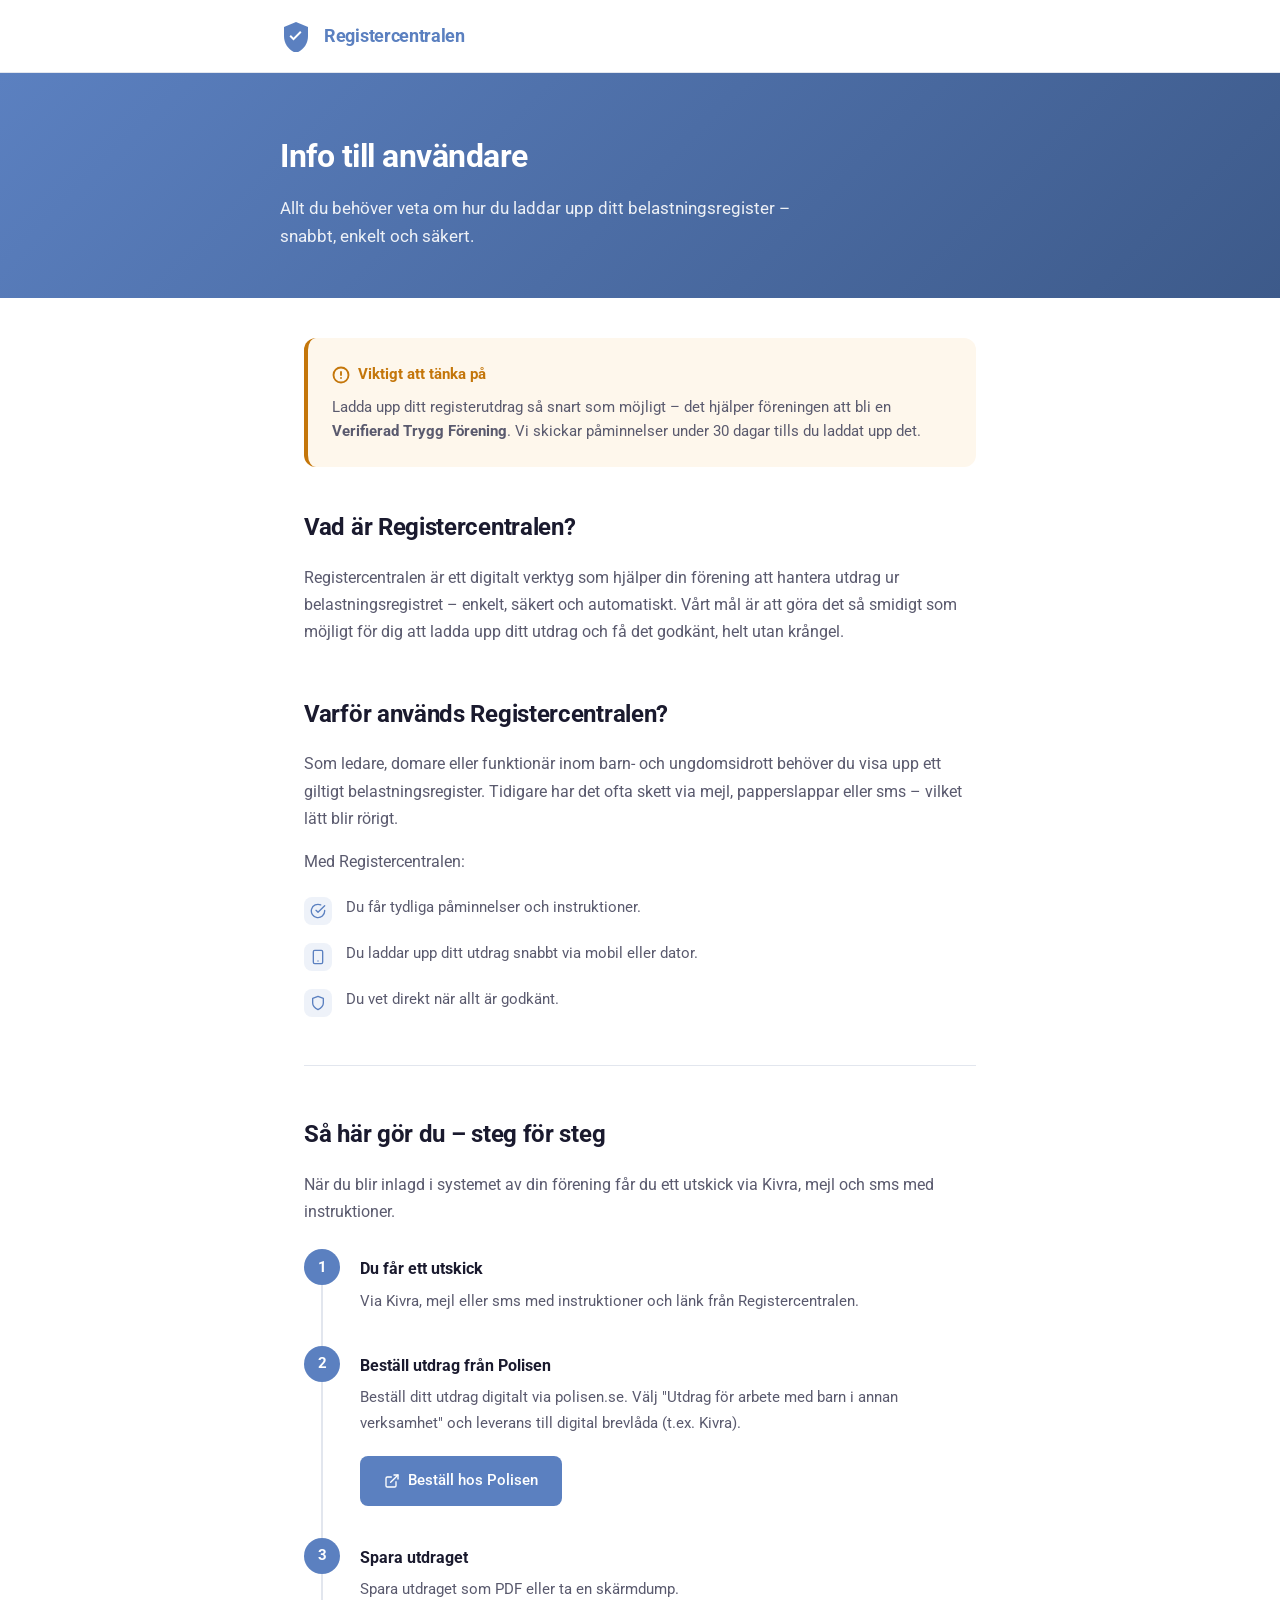
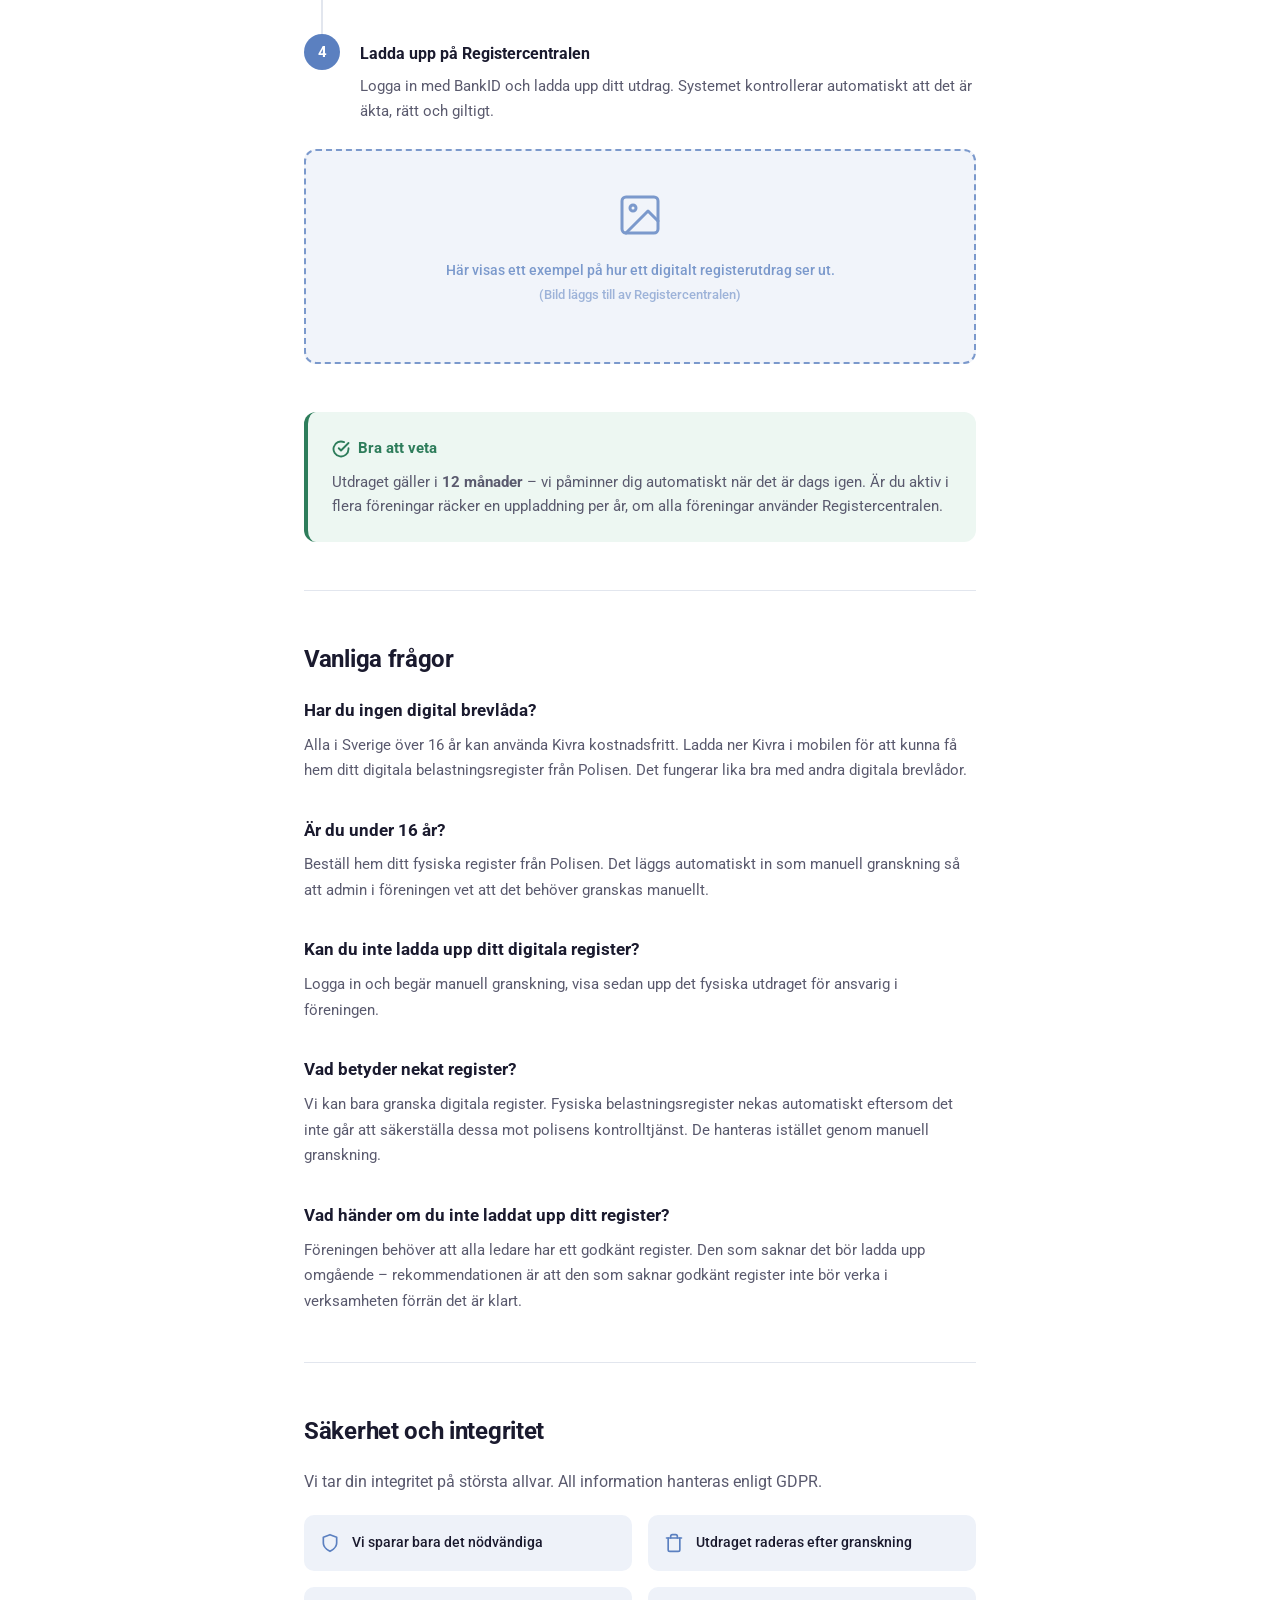
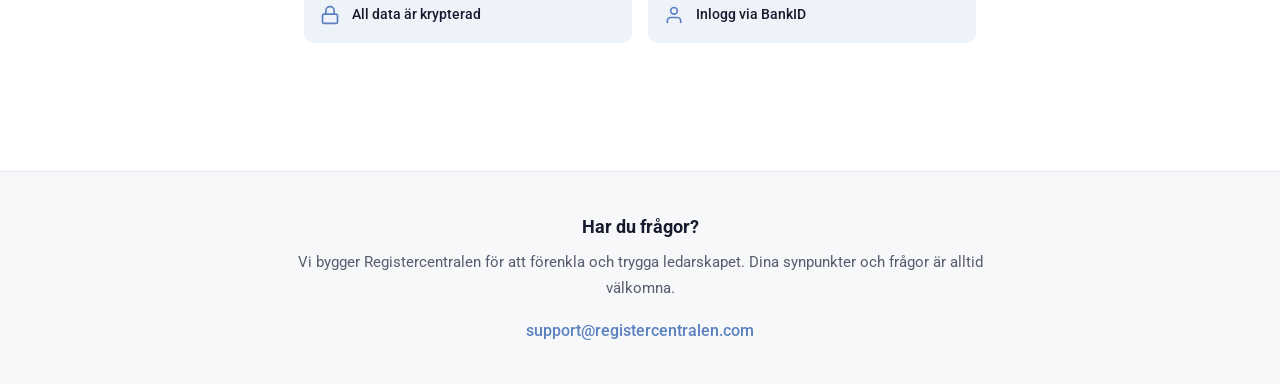
==== anvandare/index.html @ f47c98c8 "Add files via upload" ====
<!DOCTYPE html>
<html lang="sv">
<head>
  <meta charset="UTF-8">
  <meta name="viewport" content="width=device-width, initial-scale=1.0">
  <title>Info till användare – Registercentralen</title>
  <link rel="preconnect" href="https://fonts.googleapis.com">
  <link href="https://fonts.googleapis.com/css2?family=Roboto:wght@400;500;700&display=swap" rel="stylesheet">
  <style>
    :root {
      --brand: #5B80C0;
      --brand-light: #EEF2F9;
      --brand-dark: #3D5A8A;
      --text: #1a1a2e;
      --text-muted: #5a5a6e;
      --bg: #ffffff;
      --border: #e2e6ee;
      --success: #2e7d5b;
      --success-light: #edf7f2;
      --warning: #c4760a;
      --warning-light: #fef7ec;
    }

    * { margin: 0; padding: 0; box-sizing: border-box; }

    body {
      font-family: 'Roboto', sans-serif;
      color: var(--text);
      background: var(--bg);
      line-height: 1.7;
      -webkit-font-smoothing: antialiased;
    }

    /* Header */
    .header {
      background: var(--bg);
      border-bottom: 1px solid var(--border);
      padding: 20px 24px;
      position: sticky;
      top: 0;
      z-index: 10;
    }

    .header-inner {
      max-width: 720px;
      margin: 0 auto;
      display: flex;
      align-items: center;
      gap: 12px;
    }

    .logo-shield {
      width: 32px;
      height: 32px;
      flex-shrink: 0;
    }

    .logo-text {
      font-size: 18px;
      font-weight: 700;
      color: var(--brand);
      letter-spacing: -0.3px;
    }

    /* Hero */
    .hero {
      background: linear-gradient(135deg, var(--brand) 0%, var(--brand-dark) 100%);
      color: white;
      padding: 56px 24px 48px;
    }

    .hero-inner {
      max-width: 720px;
      margin: 0 auto;
    }

    .hero h1 {
      font-size: 32px;
      font-weight: 700;
      margin-bottom: 12px;
      letter-spacing: -0.5px;
    }

    .hero p {
      font-size: 17px;
      opacity: 0.9;
      max-width: 560px;
      line-height: 1.6;
    }

    /* Main content */
    .content {
      max-width: 720px;
      margin: 0 auto;
      padding: 40px 24px 80px;
    }

    /* Callout box */
    .callout {
      border-radius: 12px;
      padding: 24px;
      margin-bottom: 40px;
    }

    .callout.important {
      background: var(--warning-light);
      border-left: 4px solid var(--warning);
    }

    .callout.tip {
      background: var(--brand-light);
      border-left: 4px solid var(--brand);
    }

    .callout.success {
      background: var(--success-light);
      border-left: 4px solid var(--success);
    }

    .callout-title {
      font-weight: 700;
      font-size: 15px;
      margin-bottom: 8px;
      display: flex;
      align-items: center;
      gap: 8px;
    }

    .callout.important .callout-title { color: var(--warning); }
    .callout.tip .callout-title { color: var(--brand); }
    .callout.success .callout-title { color: var(--success); }

    .callout p {
      font-size: 15px;
      color: var(--text-muted);
      line-height: 1.6;
    }

    /* Section headings */
    .section {
      margin-bottom: 48px;
    }

    .section h2 {
      font-size: 24px;
      font-weight: 700;
      color: var(--text);
      margin-bottom: 16px;
      letter-spacing: -0.3px;
    }

    .section p {
      font-size: 16px;
      color: var(--text-muted);
      margin-bottom: 16px;
    }

    /* Steps */
    .steps {
      display: flex;
      flex-direction: column;
      gap: 0;
      margin: 24px 0;
    }

    .step {
      display: flex;
      gap: 20px;
      position: relative;
    }

    .step-indicator {
      display: flex;
      flex-direction: column;
      align-items: center;
      flex-shrink: 0;
    }

    .step-number {
      width: 36px;
      height: 36px;
      border-radius: 50%;
      background: var(--brand);
      color: white;
      display: flex;
      align-items: center;
      justify-content: center;
      font-weight: 700;
      font-size: 15px;
      flex-shrink: 0;
    }

    .step-line {
      width: 2px;
      flex: 1;
      background: var(--border);
      min-height: 24px;
    }

    .step:last-child .step-line { display: none; }

    .step-content {
      padding-bottom: 32px;
    }

    .step:last-child .step-content { padding-bottom: 0; }

    .step-content h3 {
      font-size: 16px;
      font-weight: 700;
      color: var(--text);
      margin-bottom: 6px;
      padding-top: 6px;
    }

    .step-content p {
      font-size: 15px;
      color: var(--text-muted);
      margin-bottom: 0;
    }

    .step-content .sub-note {
      font-size: 14px;
      color: var(--brand);
      margin-top: 6px;
      font-weight: 500;
    }

    /* Benefits list */
    .benefits {
      display: grid;
      gap: 16px;
      margin: 20px 0;
    }

    .benefit {
      display: flex;
      gap: 14px;
      align-items: flex-start;
    }

    .benefit-icon {
      width: 28px;
      height: 28px;
      border-radius: 8px;
      background: var(--brand-light);
      display: flex;
      align-items: center;
      justify-content: center;
      flex-shrink: 0;
      margin-top: 2px;
    }

    .benefit-icon svg {
      width: 16px;
      height: 16px;
      color: var(--brand);
    }

    .benefit p {
      font-size: 15px;
      color: var(--text-muted);
      margin: 0;
    }

    /* Divider */
    .divider {
      height: 1px;
      background: var(--border);
      margin: 48px 0;
    }

    /* FAQ style */
    .faq-item {
      margin-bottom: 32px;
    }

    .faq-item h3 {
      font-size: 17px;
      font-weight: 700;
      color: var(--text);
      margin-bottom: 8px;
    }

    .faq-item p {
      font-size: 15px;
      color: var(--text-muted);
    }

    /* Example image placeholder */
    .example-image {
      background: var(--brand-light);
      border: 2px dashed var(--brand);
      border-radius: 12px;
      padding: 40px 24px;
      text-align: center;
      margin: 24px 0;
      opacity: 0.8;
    }

    .example-image p {
      color: var(--brand);
      font-weight: 500;
      font-size: 14px;
    }

    /* Link button */
    .btn {
      display: inline-flex;
      align-items: center;
      gap: 8px;
      background: var(--brand);
      color: white;
      text-decoration: none;
      padding: 12px 24px;
      border-radius: 8px;
      font-weight: 500;
      font-size: 15px;
      transition: background 0.2s;
    }

    .btn:hover { background: var(--brand-dark); }

    .btn-outline {
      background: transparent;
      color: var(--brand);
      border: 1.5px solid var(--brand);
    }

    .btn-outline:hover {
      background: var(--brand-light);
    }

    .btn-group {
      display: flex;
      gap: 12px;
      flex-wrap: wrap;
      margin-top: 20px;
    }

    /* Security badges */
    .security-grid {
      display: grid;
      grid-template-columns: repeat(auto-fit, minmax(220px, 1fr));
      gap: 16px;
      margin: 20px 0;
    }

    .security-item {
      display: flex;
      align-items: center;
      gap: 12px;
      padding: 16px;
      background: var(--brand-light);
      border-radius: 10px;
    }

    .security-item svg {
      width: 20px;
      height: 20px;
      color: var(--brand);
      flex-shrink: 0;
    }

    .security-item span {
      font-size: 14px;
      font-weight: 500;
      color: var(--text);
    }

    /* Footer */
    .footer {
      background: #f7f8fa;
      border-top: 1px solid var(--border);
      padding: 40px 24px;
      text-align: center;
    }

    .footer-inner {
      max-width: 720px;
      margin: 0 auto;
    }

    .footer h3 {
      font-size: 18px;
      font-weight: 700;
      margin-bottom: 8px;
    }

    .footer p {
      font-size: 15px;
      color: var(--text-muted);
      margin-bottom: 16px;
    }

    .footer a {
      color: var(--brand);
      text-decoration: none;
      font-weight: 500;
    }

    /* Responsive */
    @media (max-width: 600px) {
      .hero { padding: 40px 20px 36px; }
      .hero h1 { font-size: 26px; }
      .content { padding: 32px 20px 60px; }
      .security-grid { grid-template-columns: 1fr; }
    }
  </style>
</head>
<body>

  <!-- Header -->
  <div class="header">
    <div class="header-inner">
      <svg class="logo-shield" viewBox="0 0 32 32" fill="none" xmlns="http://www.w3.org/2000/svg">
        <path d="M16 2L4 7v9c0 8.4 5.1 14.3 12 17 6.9-2.7 12-8.6 12-17V7L16 2z" fill="#5B80C0"/>
        <path d="M13.5 20.5l-4-4 1.4-1.4 2.6 2.6 6.6-6.6 1.4 1.4-8 8z" fill="white"/>
      </svg>
      <span class="logo-text">Registercentralen</span>
    </div>
  </div>

  <!-- Hero -->
  <div class="hero">
    <div class="hero-inner">
      <h1>Info till användare</h1>
      <p>Allt du behöver veta om hur du laddar upp ditt belastningsregister – snabbt, enkelt och säkert.</p>
    </div>
  </div>

  <!-- Content -->
  <div class="content">

    <!-- Important callout -->
    <div class="callout important">
      <div class="callout-title">
        <svg width="18" height="18" viewBox="0 0 24 24" fill="none" stroke="currentColor" stroke-width="2.5" stroke-linecap="round" stroke-linejoin="round"><circle cx="12" cy="12" r="10"/><line x1="12" y1="8" x2="12" y2="12"/><line x1="12" y1="16" x2="12.01" y2="16"/></svg>
        Viktigt att tänka på
      </div>
      <p>Ladda upp ditt registerutdrag så snart som möjligt – det hjälper föreningen att bli en <strong>Verifierad Trygg Förening</strong>. Vi skickar påminnelser under 30 dagar tills du laddat upp det.</p>
    </div>

    <!-- What is RC -->
    <div class="section">
      <h2>Vad är Registercentralen?</h2>
      <p>Registercentralen är ett digitalt verktyg som hjälper din förening att hantera utdrag ur belastningsregistret – enkelt, säkert och automatiskt. Vårt mål är att göra det så smidigt som möjligt för dig att ladda upp ditt utdrag och få det godkänt, helt utan krångel.</p>
    </div>

    <!-- Why -->
    <div class="section">
      <h2>Varför används Registercentralen?</h2>
      <p>Som ledare, domare eller funktionär inom barn- och ungdomsidrott behöver du visa upp ett giltigt belastningsregister. Tidigare har det ofta skett via mejl, papperslappar eller sms – vilket lätt blir rörigt.</p>
      <p>Med Registercentralen:</p>
      <div class="benefits">
        <div class="benefit">
          <div class="benefit-icon">
            <svg viewBox="0 0 24 24" fill="none" stroke="currentColor" stroke-width="2" stroke-linecap="round" stroke-linejoin="round"><path d="M22 11.08V12a10 10 0 1 1-5.93-9.14"/><polyline points="22 4 12 14.01 9 11.01"/></svg>
          </div>
          <p>Du får tydliga påminnelser och instruktioner.</p>
        </div>
        <div class="benefit">
          <div class="benefit-icon">
            <svg viewBox="0 0 24 24" fill="none" stroke="currentColor" stroke-width="2" stroke-linecap="round" stroke-linejoin="round"><rect x="5" y="2" width="14" height="20" rx="2" ry="2"/><line x1="12" y1="18" x2="12.01" y2="18"/></svg>
          </div>
          <p>Du laddar upp ditt utdrag snabbt via mobil eller dator.</p>
        </div>
        <div class="benefit">
          <div class="benefit-icon">
            <svg viewBox="0 0 24 24" fill="none" stroke="currentColor" stroke-width="2" stroke-linecap="round" stroke-linejoin="round"><path d="M12 22s8-4 8-10V5l-8-3-8 3v7c0 6 8 10 8 10z"/></svg>
          </div>
          <p>Du vet direkt när allt är godkänt.</p>
        </div>
      </div>
    </div>

    <div class="divider"></div>

    <!-- Steps -->
    <div class="section">
      <h2>Så här gör du – steg för steg</h2>
      <p>När du blir inlagd i systemet av din förening får du ett utskick via Kivra, mejl och sms med instruktioner.</p>

      <div class="steps">
        <div class="step">
          <div class="step-indicator">
            <div class="step-number">1</div>
            <div class="step-line"></div>
          </div>
          <div class="step-content">
            <h3>Du får ett utskick</h3>
            <p>Via Kivra, mejl eller sms med instruktioner och länk från Registercentralen.</p>
          </div>
        </div>
        <div class="step">
          <div class="step-indicator">
            <div class="step-number">2</div>
            <div class="step-line"></div>
          </div>
          <div class="step-content">
            <h3>Beställ utdrag från Polisen</h3>
            <p>Beställ ditt utdrag digitalt via polisen.se. Välj "Utdrag för arbete med barn i annan verksamhet" och leverans till digital brevlåda (t.ex. Kivra).</p>
            <div class="btn-group">
              <a href="https://polisen.se/tjanster-tillstand/belastningsregistret/kontrollera-dina-uppgifter-i-belastningsregistret/" class="btn" target="_blank" rel="noopener">
                <svg width="16" height="16" viewBox="0 0 24 24" fill="none" stroke="currentColor" stroke-width="2" stroke-linecap="round" stroke-linejoin="round"><path d="M18 13v6a2 2 0 0 1-2 2H5a2 2 0 0 1-2-2V8a2 2 0 0 1 2-2h6"/><polyline points="15 3 21 3 21 9"/><line x1="10" y1="14" x2="21" y2="3"/></svg>
                Beställ hos Polisen
              </a>
            </div>
          </div>
        </div>
        <div class="step">
          <div class="step-indicator">
            <div class="step-number">3</div>
            <div class="step-line"></div>
          </div>
          <div class="step-content">
            <h3>Spara utdraget</h3>
            <p>Spara utdraget som PDF eller ta en skärmdump.</p>
          </div>
        </div>
        <div class="step">
          <div class="step-indicator">
            <div class="step-number">4</div>
            <div class="step-line"></div>
          </div>
          <div class="step-content">
            <h3>Ladda upp på Registercentralen</h3>
            <p>Logga in med BankID och ladda upp ditt utdrag. Systemet kontrollerar automatiskt att det är äkta, rätt och giltigt.</p>
          </div>
        </div>
      </div>

      <!-- Example image placeholder -->
      <div class="example-image">
        <svg width="48" height="48" viewBox="0 0 24 24" fill="none" stroke="#5B80C0" stroke-width="1.5" stroke-linecap="round" stroke-linejoin="round" style="margin-bottom: 12px"><rect x="3" y="3" width="18" height="18" rx="2" ry="2"/><circle cx="8.5" cy="8.5" r="1.5"/><polyline points="21 15 16 10 5 21"/></svg>
        <p>Här visas ett exempel på hur ett digitalt registerutdrag ser ut.<br>
        <span style="font-size: 13px; opacity: 0.7;">(Bild läggs till av Registercentralen)</span></p>
      </div>
    </div>

    <div class="callout success">
      <div class="callout-title">
        <svg width="18" height="18" viewBox="0 0 24 24" fill="none" stroke="currentColor" stroke-width="2.5" stroke-linecap="round" stroke-linejoin="round"><path d="M22 11.08V12a10 10 0 1 1-5.93-9.14"/><polyline points="22 4 12 14.01 9 11.01"/></svg>
        Bra att veta
      </div>
      <p>Utdraget gäller i <strong>12 månader</strong> – vi påminner dig automatiskt när det är dags igen. Är du aktiv i flera föreningar räcker en uppladdning per år, om alla föreningar använder Registercentralen.</p>
    </div>

    <div class="divider"></div>

    <!-- FAQ -->
    <div class="section">
      <h2>Vanliga frågor</h2>

      <div class="faq-item">
        <h3>Har du ingen digital brevlåda?</h3>
        <p>Alla i Sverige över 16 år kan använda Kivra kostnadsfritt. Ladda ner Kivra i mobilen för att kunna få hem ditt digitala belastningsregister från Polisen. Det fungerar lika bra med andra digitala brevlådor.</p>
      </div>

      <div class="faq-item">
        <h3>Är du under 16 år?</h3>
        <p>Beställ hem ditt fysiska register från Polisen. Det läggs automatiskt in som manuell granskning så att admin i föreningen vet att det behöver granskas manuellt.</p>
      </div>

      <div class="faq-item">
        <h3>Kan du inte ladda upp ditt digitala register?</h3>
        <p>Logga in och begär manuell granskning, visa sedan upp det fysiska utdraget för ansvarig i föreningen.</p>
      </div>

      <div class="faq-item">
        <h3>Vad betyder nekat register?</h3>
        <p>Vi kan bara granska digitala register. Fysiska belastningsregister nekas automatiskt eftersom det inte går att säkerställa dessa mot polisens kontrolltjänst. De hanteras istället genom manuell granskning.</p>
      </div>

      <div class="faq-item">
        <h3>Vad händer om du inte laddat upp ditt register?</h3>
        <p>Föreningen behöver att alla ledare har ett godkänt register. Den som saknar det bör ladda upp omgående – rekommendationen är att den som saknar godkänt register inte bör verka i verksamheten förrän det är klart.</p>
      </div>
    </div>

    <div class="divider"></div>

    <!-- Security -->
    <div class="section">
      <h2>Säkerhet och integritet</h2>
      <p>Vi tar din integritet på största allvar. All information hanteras enligt GDPR.</p>
      <div class="security-grid">
        <div class="security-item">
          <svg viewBox="0 0 24 24" fill="none" stroke="currentColor" stroke-width="2" stroke-linecap="round" stroke-linejoin="round"><path d="M12 22s8-4 8-10V5l-8-3-8 3v7c0 6 8 10 8 10z"/></svg>
          <span>Vi sparar bara det nödvändiga</span>
        </div>
        <div class="security-item">
          <svg viewBox="0 0 24 24" fill="none" stroke="currentColor" stroke-width="2" stroke-linecap="round" stroke-linejoin="round"><polyline points="3 6 5 6 21 6"/><path d="M19 6v14a2 2 0 0 1-2 2H7a2 2 0 0 1-2-2V6m3 0V4a2 2 0 0 1 2-2h4a2 2 0 0 1 2 2v2"/></svg>
          <span>Utdraget raderas efter granskning</span>
        </div>
        <div class="security-item">
          <svg viewBox="0 0 24 24" fill="none" stroke="currentColor" stroke-width="2" stroke-linecap="round" stroke-linejoin="round"><rect x="3" y="11" width="18" height="11" rx="2" ry="2"/><path d="M7 11V7a5 5 0 0 1 10 0v4"/></svg>
          <span>All data är krypterad</span>
        </div>
        <div class="security-item">
          <svg viewBox="0 0 24 24" fill="none" stroke="currentColor" stroke-width="2" stroke-linecap="round" stroke-linejoin="round"><path d="M20 21v-2a4 4 0 0 0-4-4H8a4 4 0 0 0-4 4v2"/><circle cx="12" cy="7" r="4"/></svg>
          <span>Inlogg via BankID</span>
        </div>
      </div>
    </div>

  </div>

  <!-- Footer -->
  <div class="footer">
    <div class="footer-inner">
      <h3>Har du frågor?</h3>
      <p>Vi bygger Registercentralen för att förenkla och trygga ledarskapet. Dina synpunkter och frågor är alltid välkomna.</p>
      <a href="mailto:support@registercentralen.com">support@registercentralen.com</a>
    </div>
  </div>

</body>
</html>
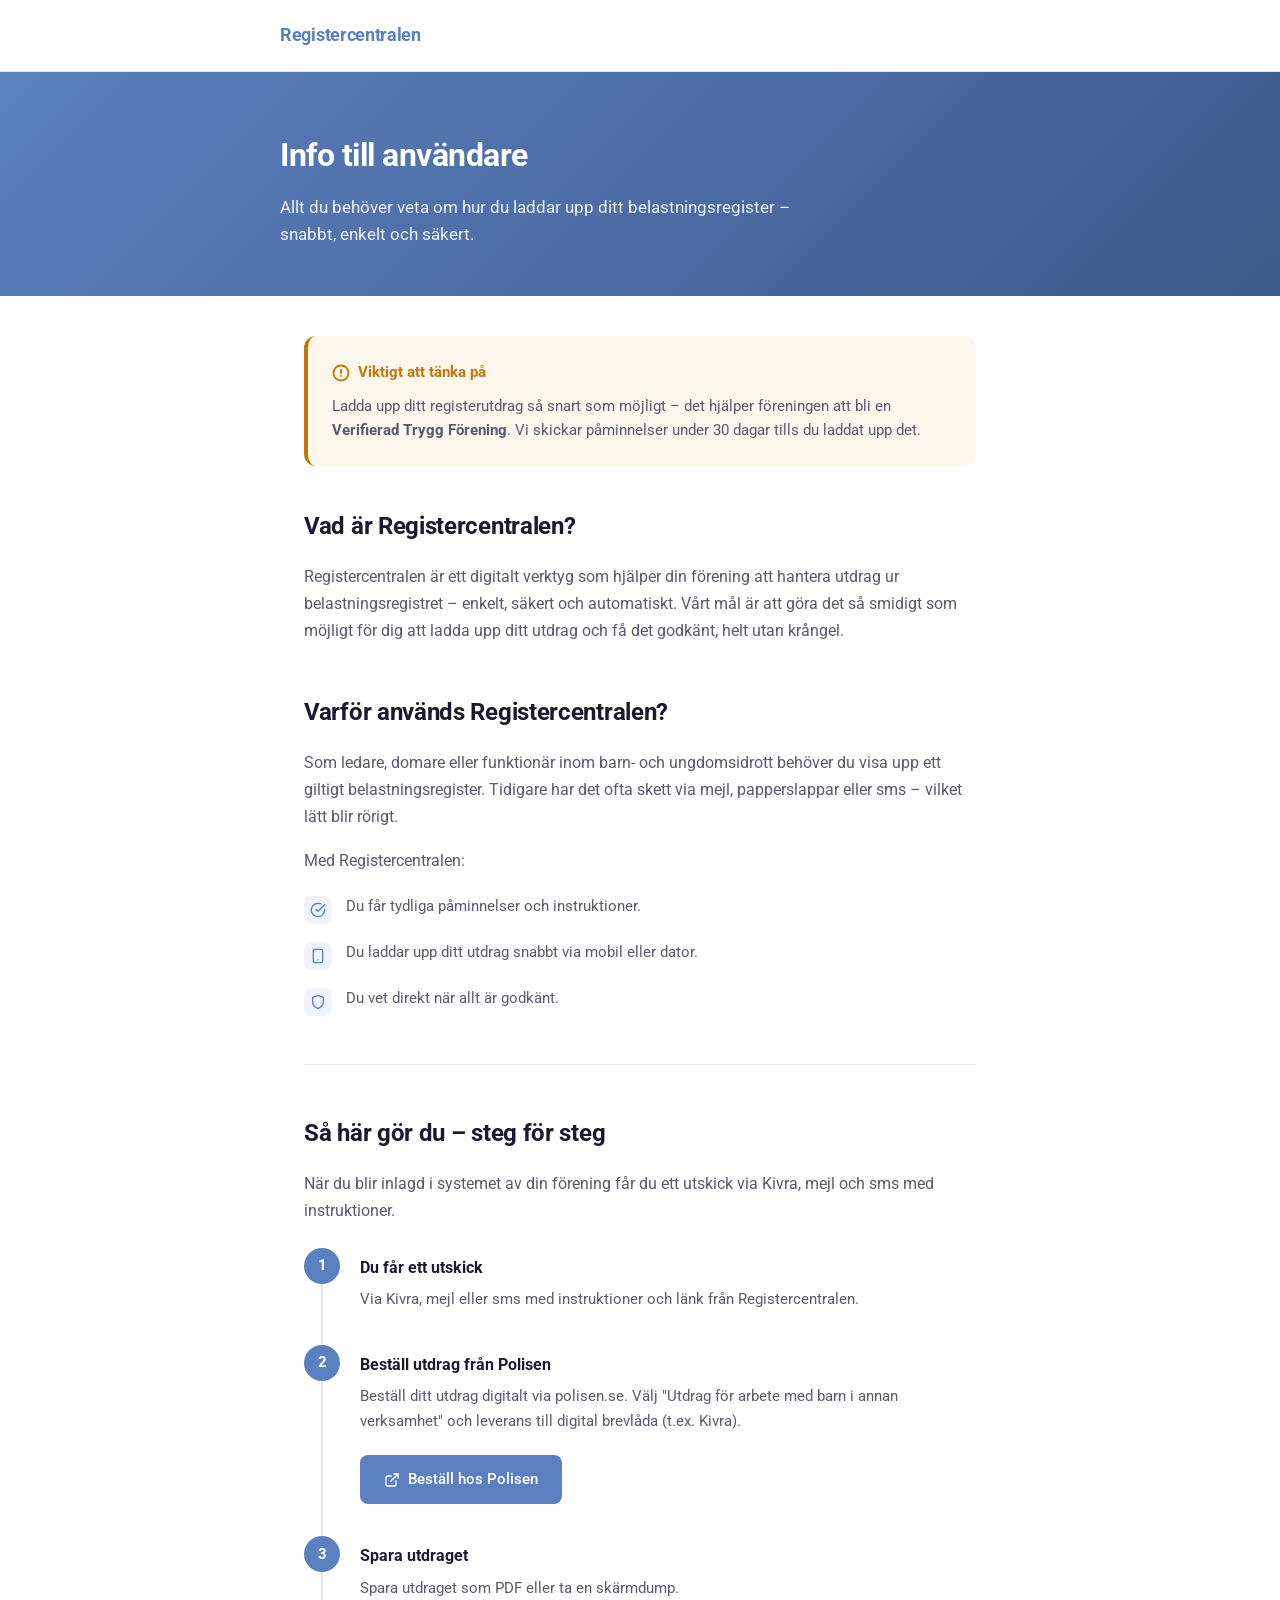
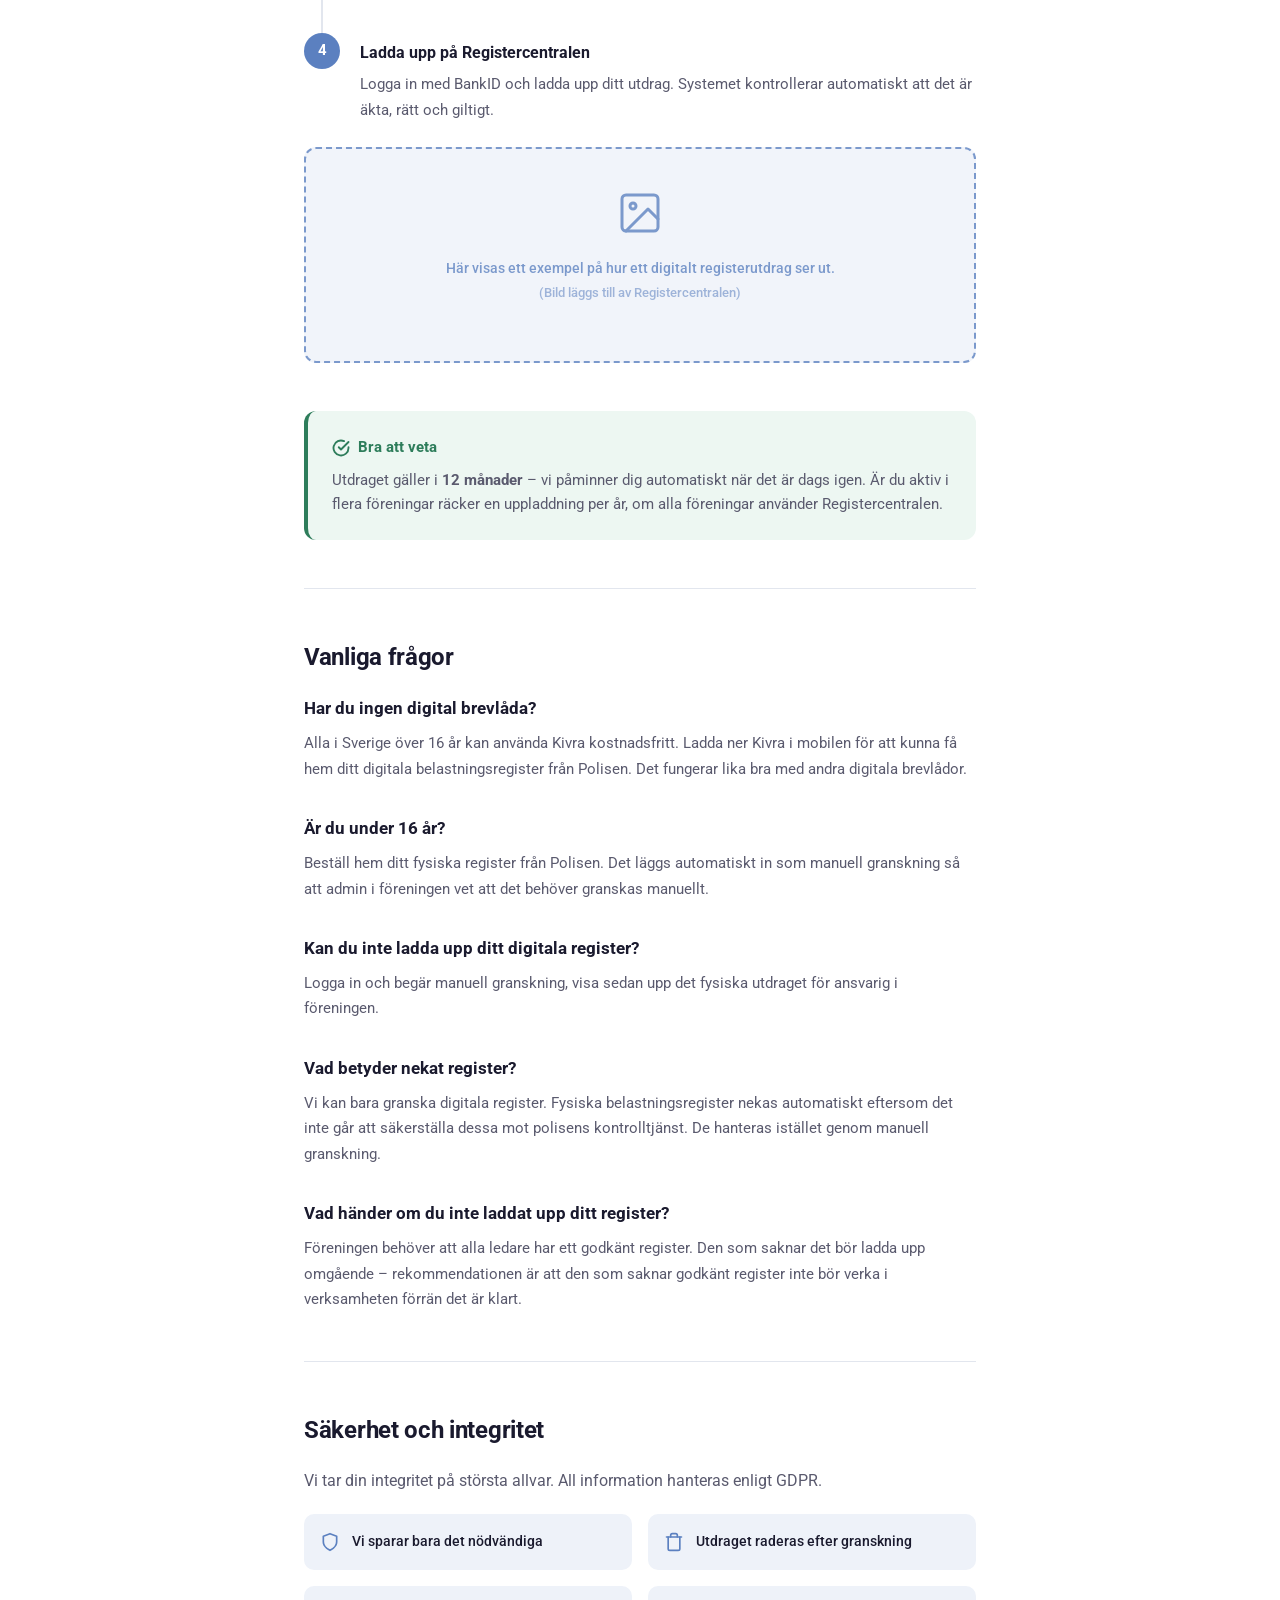
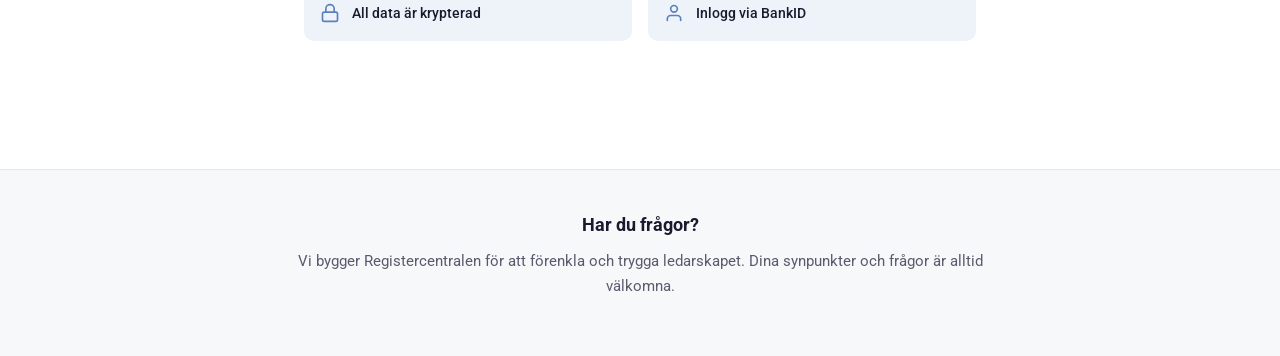
==== commit 0f5bf947: "Update index.html ingen sköld" ====
--- a/anvandare/index.html
+++ b/anvandare/index.html
@@ -413,10 +413,6 @@
   <!-- Header -->
   <div class="header">
     <div class="header-inner">
-      <svg class="logo-shield" viewBox="0 0 32 32" fill="none" xmlns="http://www.w3.org/2000/svg">
-        <path d="M16 2L4 7v9c0 8.4 5.1 14.3 12 17 6.9-2.7 12-8.6 12-17V7L16 2z" fill="#5B80C0"/>
-        <path d="M13.5 20.5l-4-4 1.4-1.4 2.6 2.6 6.6-6.6 1.4 1.4-8 8z" fill="white"/>
-      </svg>
       <span class="logo-text">Registercentralen</span>
     </div>
   </div>
@@ -611,9 +607,4 @@
     <div class="footer-inner">
       <h3>Har du frågor?</h3>
       <p>Vi bygger Registercentralen för att förenkla och trygga ledarskapet. Dina synpunkter och frågor är alltid välkomna.</p>
-      <a href="mailto:support@registercentralen.com">support@registercentralen.com</a>
-    </div>
-  </div>
-
-</body>
-</html>
+      <a href="/cdn-cgi/l/email-protection#d1a2a4a1a1bea3a591a3b4b6b8a2a5b4a3b2b4bfa5a3b0bdb4bfffb2bebc"><span class="__cf_e
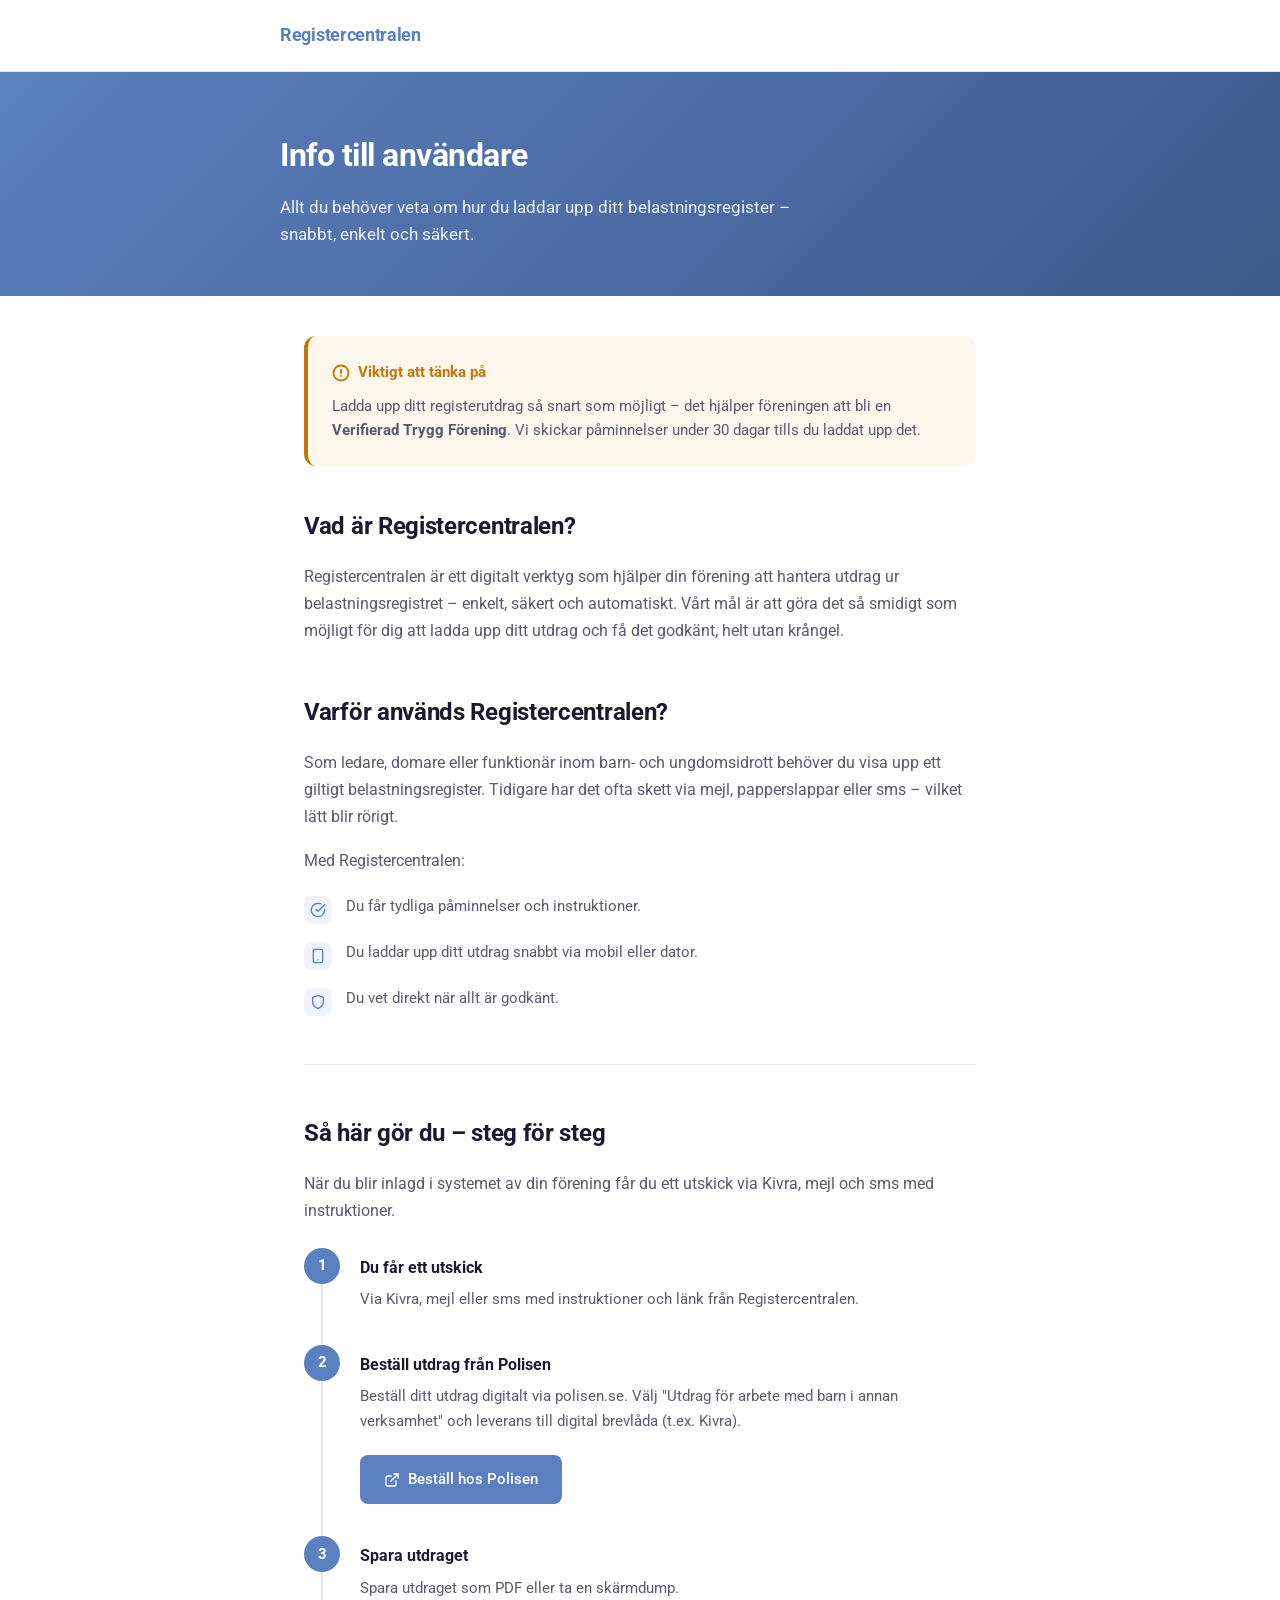
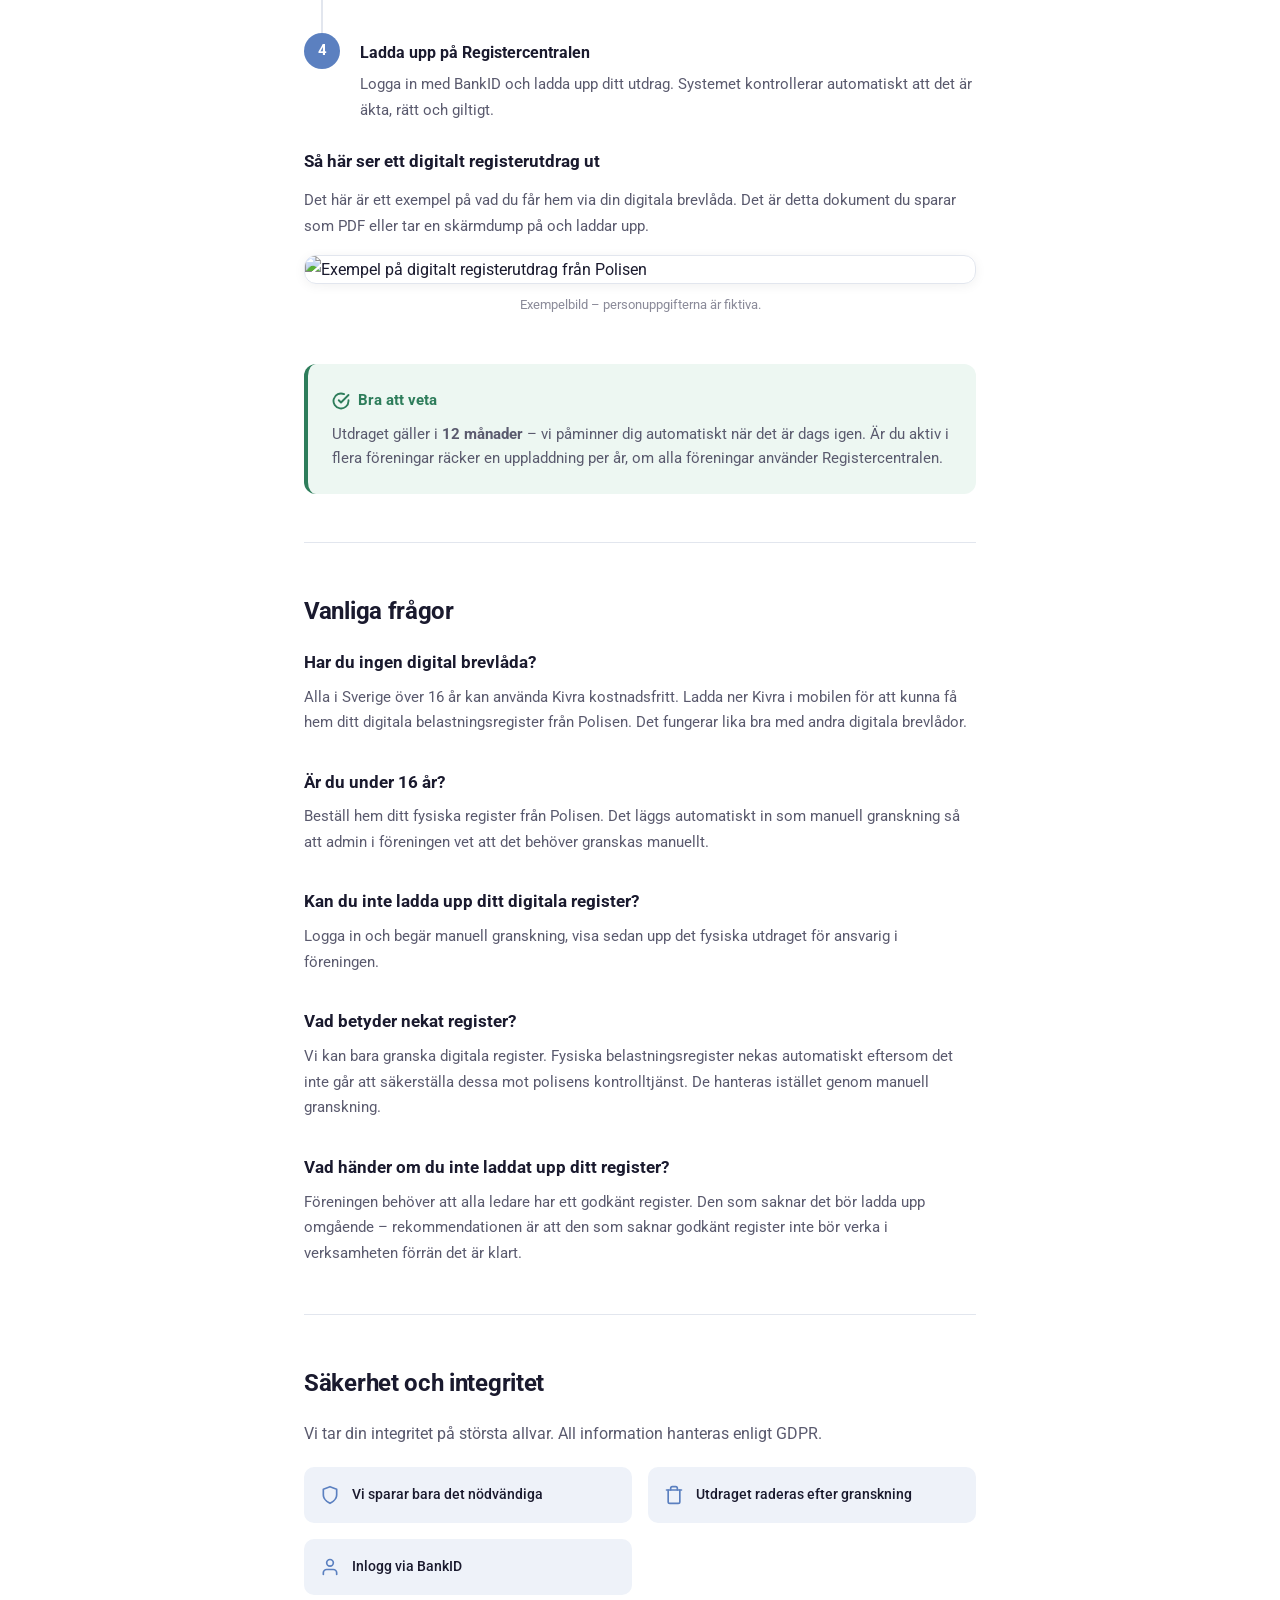
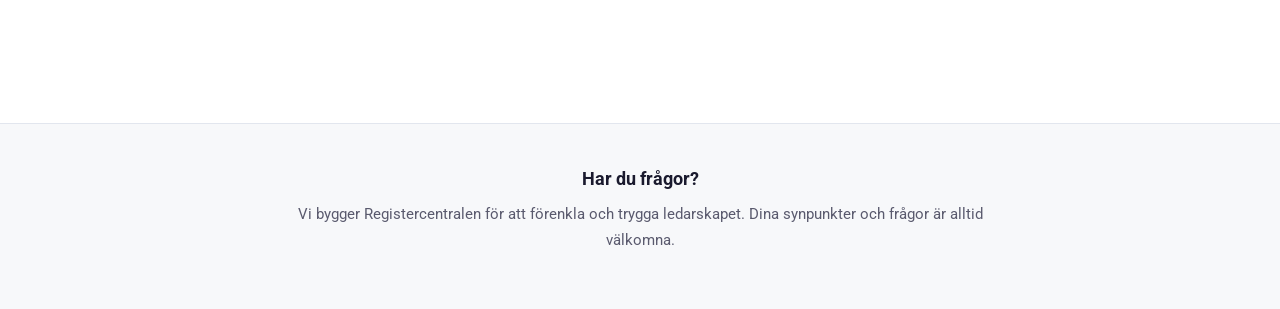
==== commit d8631cd3: "Update index.html bild register" ====
--- a/anvandare/index.html
+++ b/anvandare/index.html
@@ -526,11 +526,14 @@
         </div>
       </div>
 
-      <!-- Example image placeholder -->
-      <div class="example-image">
-        <svg width="48" height="48" viewBox="0 0 24 24" fill="none" stroke="#5B80C0" stroke-width="1.5" stroke-linecap="round" stroke-linejoin="round" style="margin-bottom: 12px"><rect x="3" y="3" width="18" height="18" rx="2" ry="2"/><circle cx="8.5" cy="8.5" r="1.5"/><polyline points="21 15 16 10 5 21"/></svg>
-        <p>Här visas ett exempel på hur ett digitalt registerutdrag ser ut.<br>
-        <span style="font-size: 13px; opacity: 0.7;">(Bild läggs till av Registercentralen)</span></p>
+      <!-- Example image -->
+      <div class="example-image-section">
+        <h3 style="font-size: 17px; font-weight: 700; color: #1a1a2e; margin-bottom: 12px;">Så här ser ett digitalt registerutdrag ut</h3>
+        <p style="font-size: 15px; color: #5a5a6e; margin-bottom: 16px;">Det här är ett exempel på vad du får hem via din digitala brevlåda. Det är detta dokument du sparar som PDF eller tar en skärmdump på och laddar upp.</p>
+        <div style="border: 1px solid #e2e6ee; border-radius: 12px; overflow: hidden; box-shadow: 0 2px 12px rgba(0,0,0,0.06);">
+          <img src="/exempel-register.png" alt="Exempel på digitalt registerutdrag från Polisen" style="width: 100%; display: block;">
+        </div>
+        <p style="font-size: 13px; color: #5a5a6e; margin-top: 10px; opacity: 0.7; text-align: center;">Exempelbild – personuppgifterna är fiktiva.</p>
       </div>
     </div>
 
@@ -590,10 +593,6 @@
           <span>Utdraget raderas efter granskning</span>
         </div>
         <div class="security-item">
-          <svg viewBox="0 0 24 24" fill="none" stroke="currentColor" stroke-width="2" stroke-linecap="round" stroke-linejoin="round"><rect x="3" y="11" width="18" height="11" rx="2" ry="2"/><path d="M7 11V7a5 5 0 0 1 10 0v4"/></svg>
-          <span>All data är krypterad</span>
-        </div>
-        <div class="security-item">
           <svg viewBox="0 0 24 24" fill="none" stroke="currentColor" stroke-width="2" stroke-linecap="round" stroke-linejoin="round"><path d="M20 21v-2a4 4 0 0 0-4-4H8a4 4 0 0 0-4 4v2"/><circle cx="12" cy="7" r="4"/></svg>
           <span>Inlogg via BankID</span>
         </div>
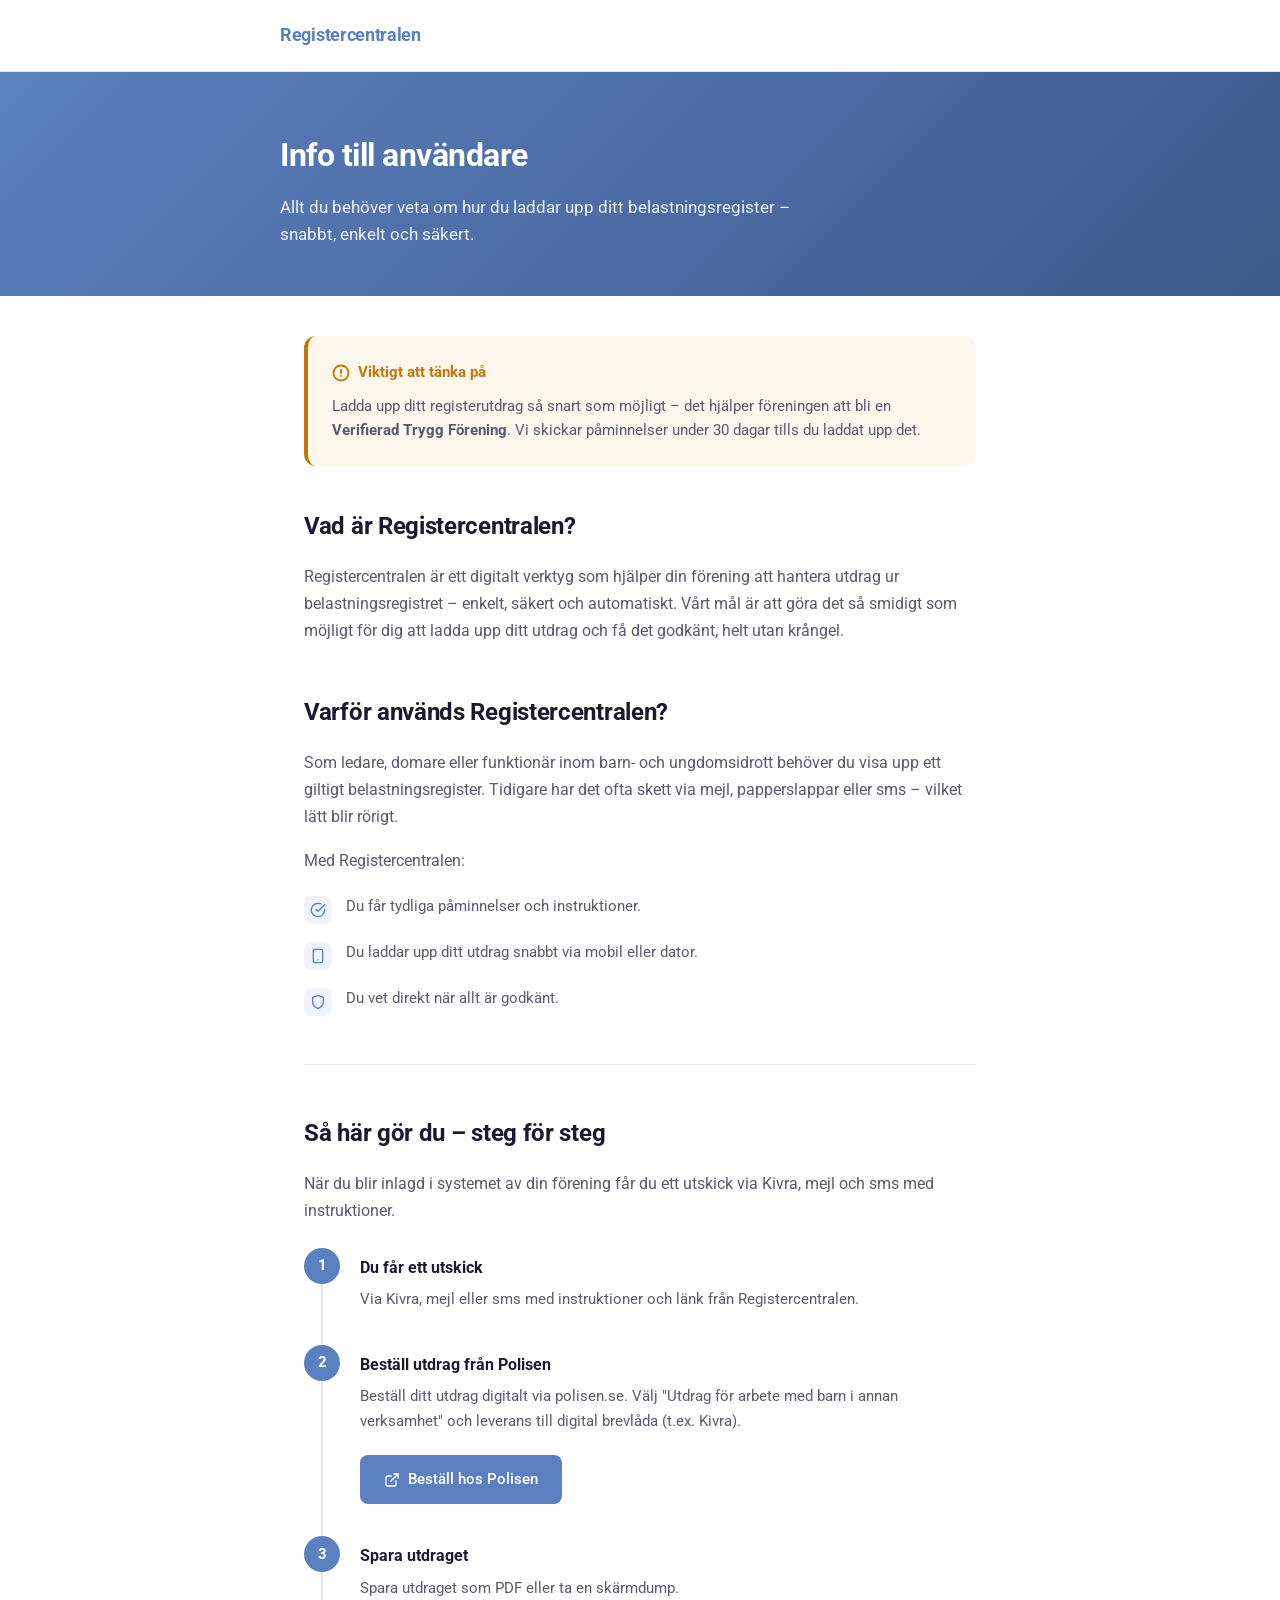
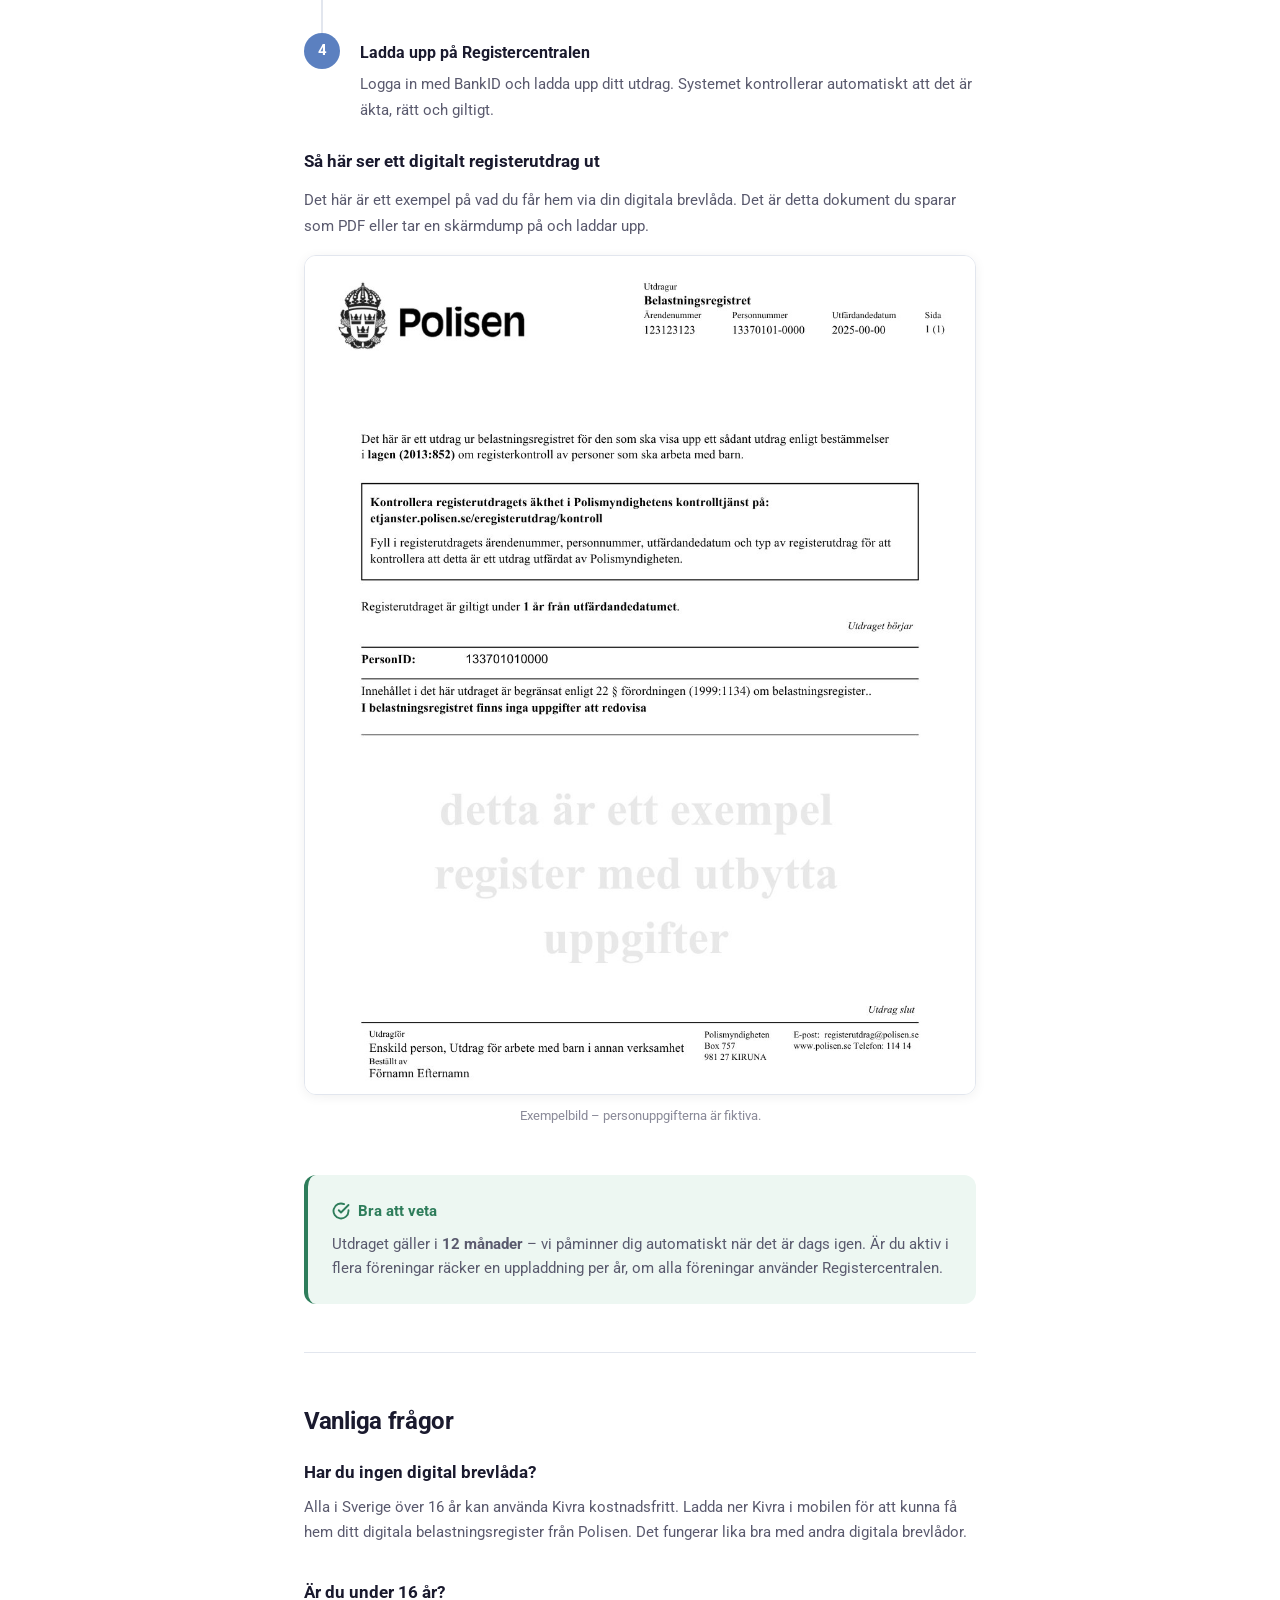
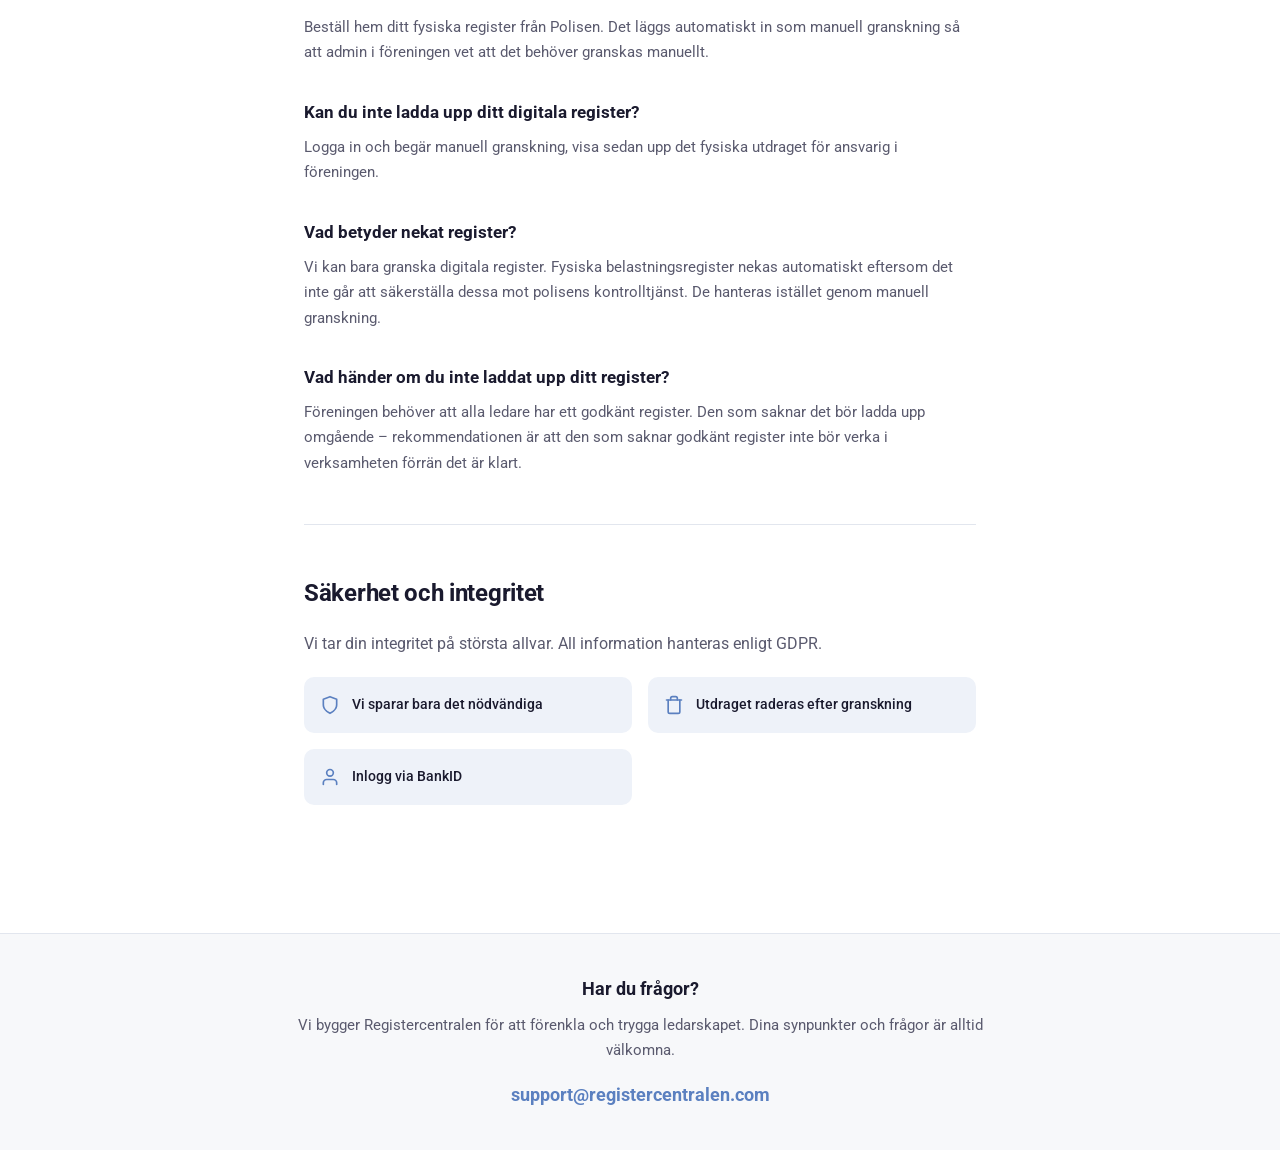
==== commit eca3d53b: "Update index.html" ====
--- a/anvandare/index.html
+++ b/anvandare/index.html
@@ -602,8 +602,15 @@
   </div>
 
   <!-- Footer -->
+
+  <!-- Footer -->
   <div class="footer">
     <div class="footer-inner">
       <h3>Har du frågor?</h3>
       <p>Vi bygger Registercentralen för att förenkla och trygga ledarskapet. Dina synpunkter och frågor är alltid välkomna.</p>
-      <a href="/cdn-cgi/l/email-protection#d1a2a4a1a1bea3a591a3b4b6b8a2a5b4a3b2b4bfa5a3b0bdb4bfffb2bebc"><span class="__cf_e
+      <a href="mailto:support@registercentralen.com" style="font-size: 18px; font-weight: 700;">support@registercentralen.com</a>
+    </div>
+  </div>
+
+</body>
+</html>
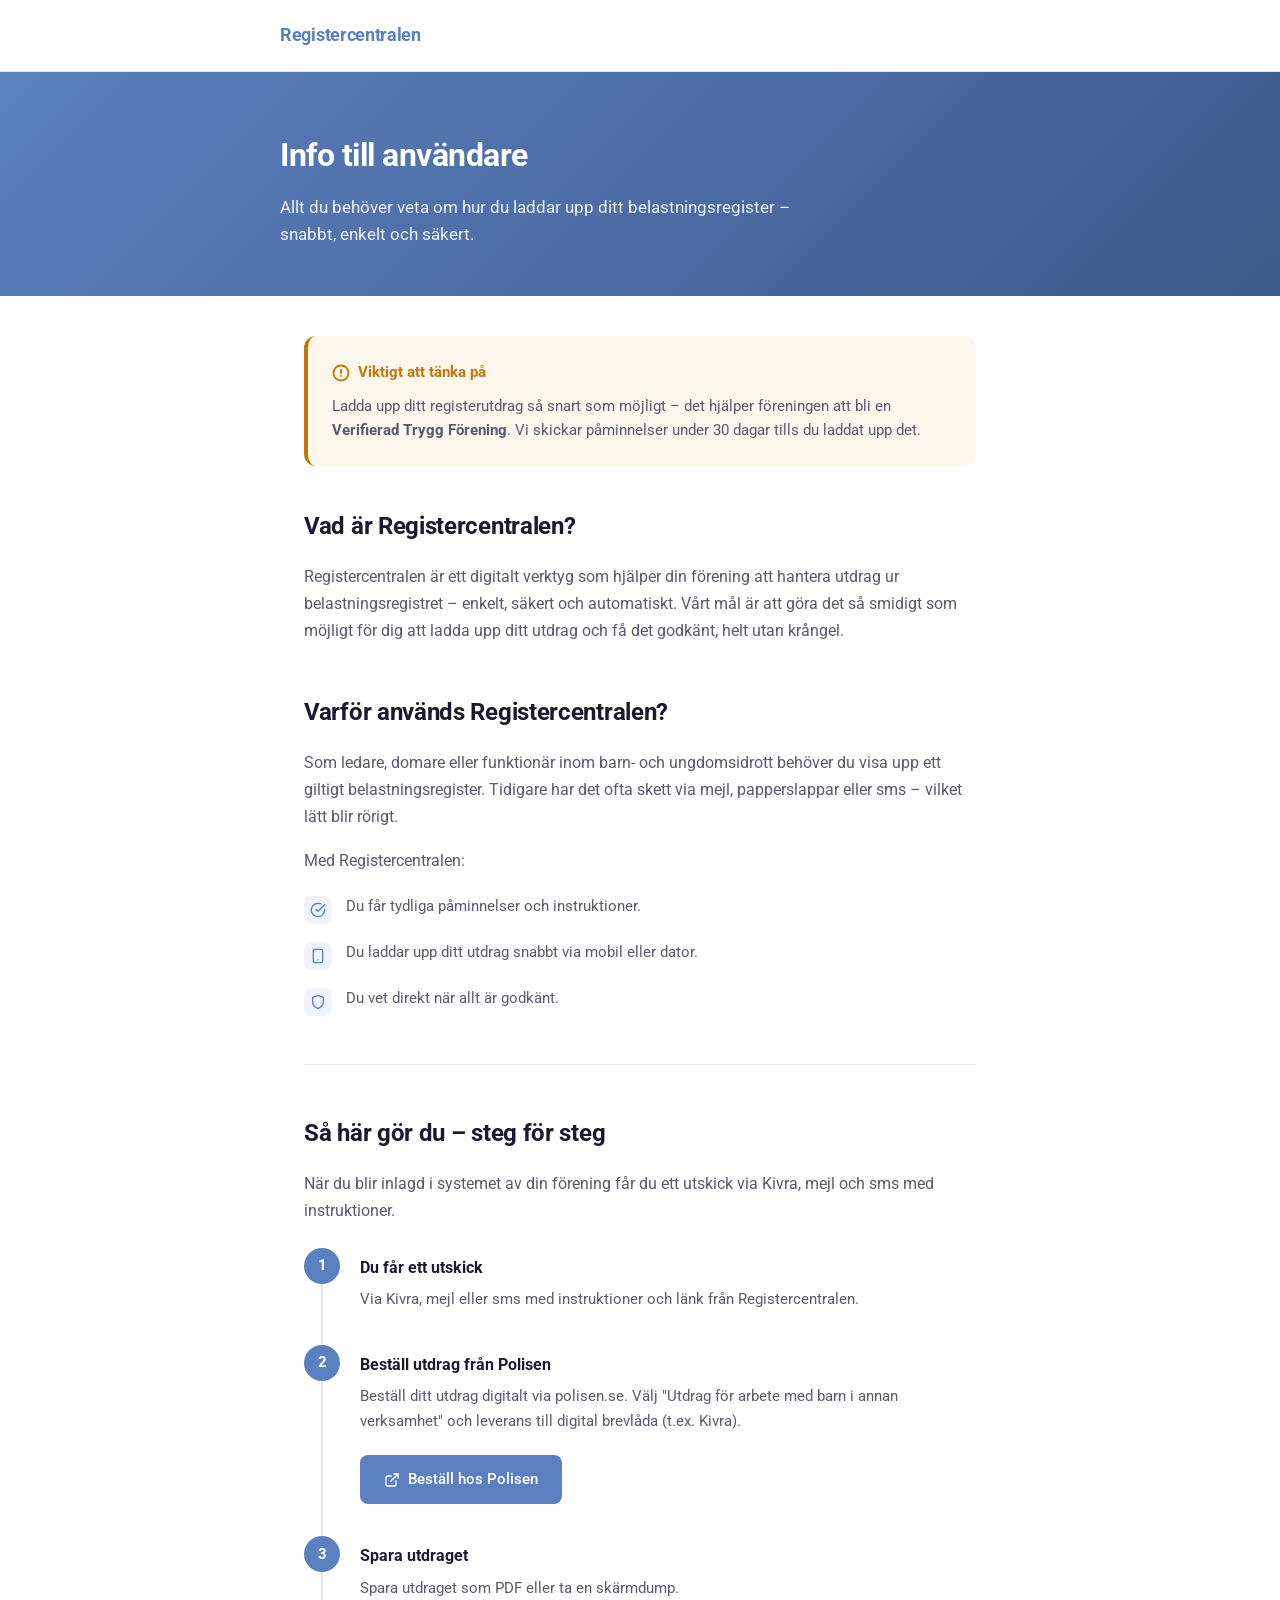
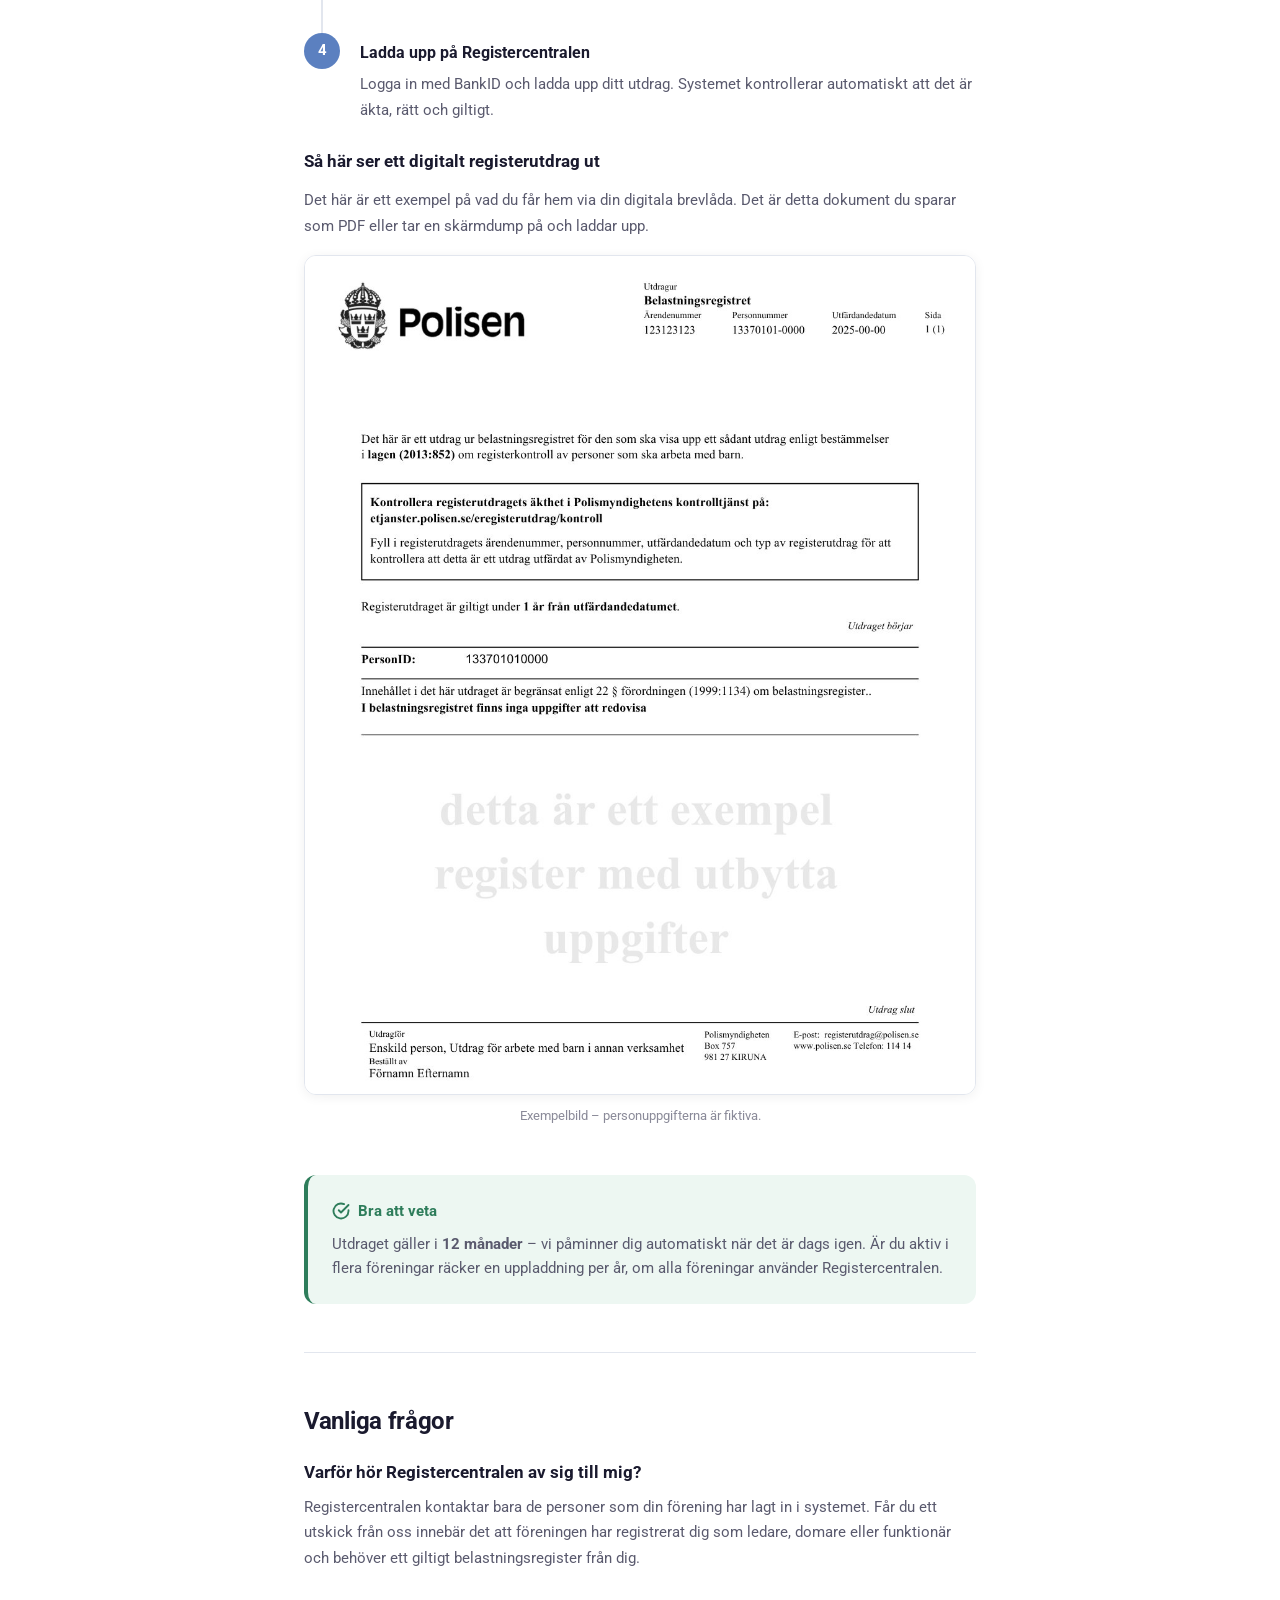
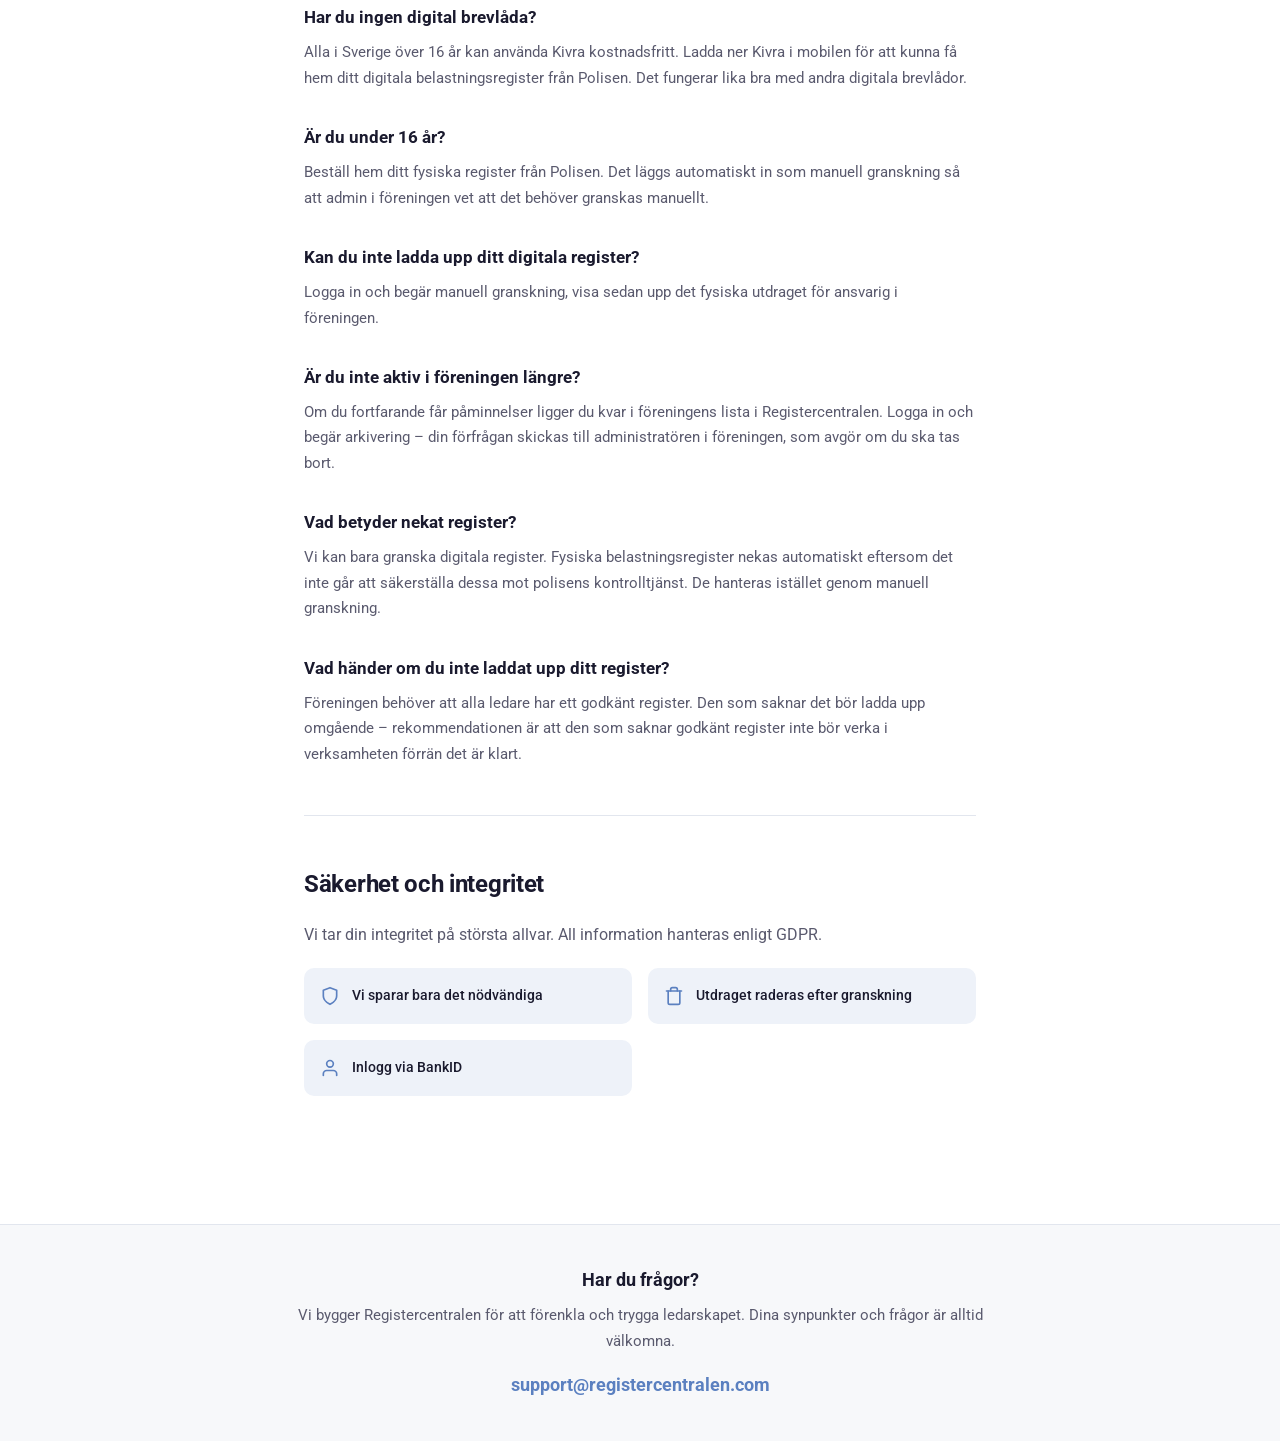
==== commit ca321757: "Update index.html" ====
--- a/anvandare/index.html
+++ b/anvandare/index.html
@@ -552,6 +552,11 @@
       <h2>Vanliga frågor</h2>
 
       <div class="faq-item">
+        <h3>Varför hör Registercentralen av sig till mig?</h3>
+        <p>Registercentralen kontaktar bara de personer som din förening har lagt in i systemet. Får du ett utskick från oss innebär det att föreningen har registrerat dig som ledare, domare eller funktionär och behöver ett giltigt belastningsregister från dig.</p>
+      </div>
+
+      <div class="faq-item">
         <h3>Har du ingen digital brevlåda?</h3>
         <p>Alla i Sverige över 16 år kan använda Kivra kostnadsfritt. Ladda ner Kivra i mobilen för att kunna få hem ditt digitala belastningsregister från Polisen. Det fungerar lika bra med andra digitala brevlådor.</p>
       </div>
@@ -564,6 +569,11 @@
       <div class="faq-item">
         <h3>Kan du inte ladda upp ditt digitala register?</h3>
         <p>Logga in och begär manuell granskning, visa sedan upp det fysiska utdraget för ansvarig i föreningen.</p>
+      </div>
+
+      <div class="faq-item">
+        <h3>Är du inte aktiv i föreningen längre?</h3>
+        <p>Om du fortfarande får påminnelser ligger du kvar i föreningens lista i Registercentralen. Logga in och begär arkivering – din förfrågan skickas till administratören i föreningen, som avgör om du ska tas bort.</p>
       </div>
 
       <div class="faq-item">
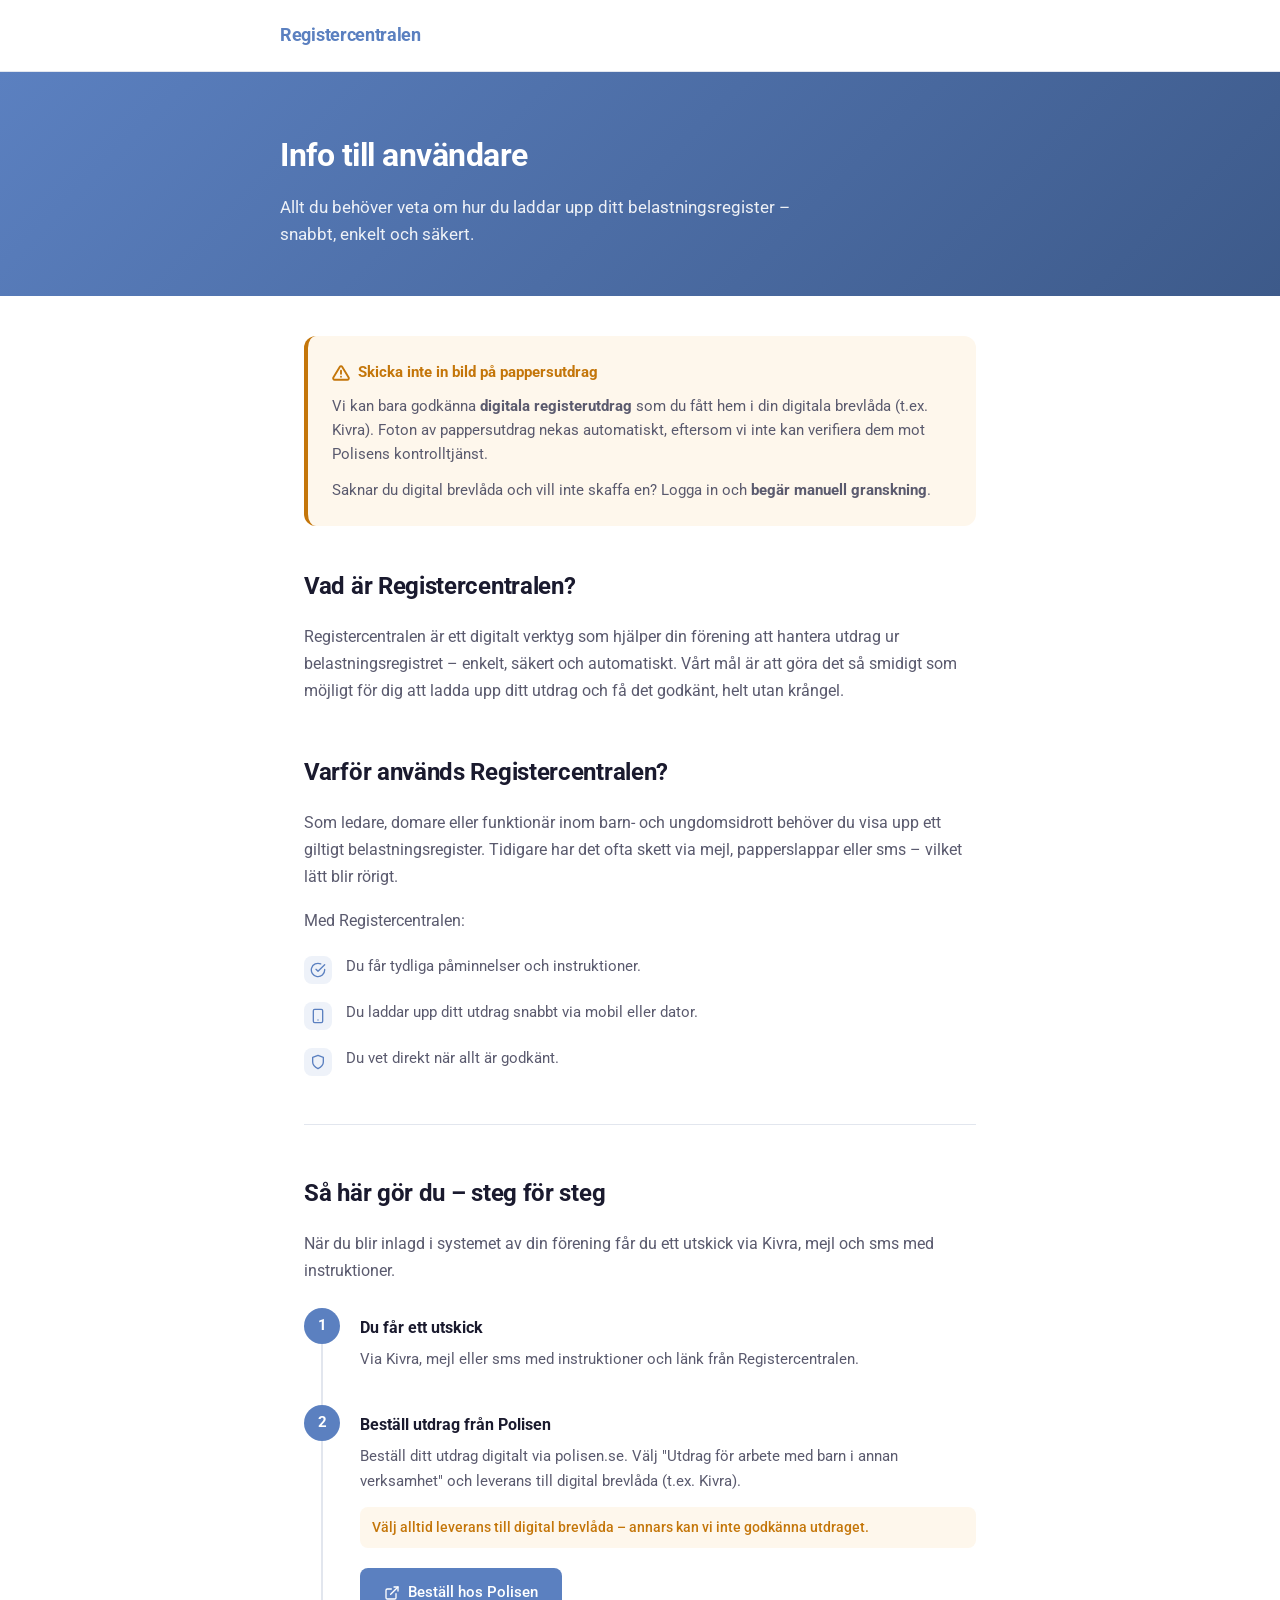
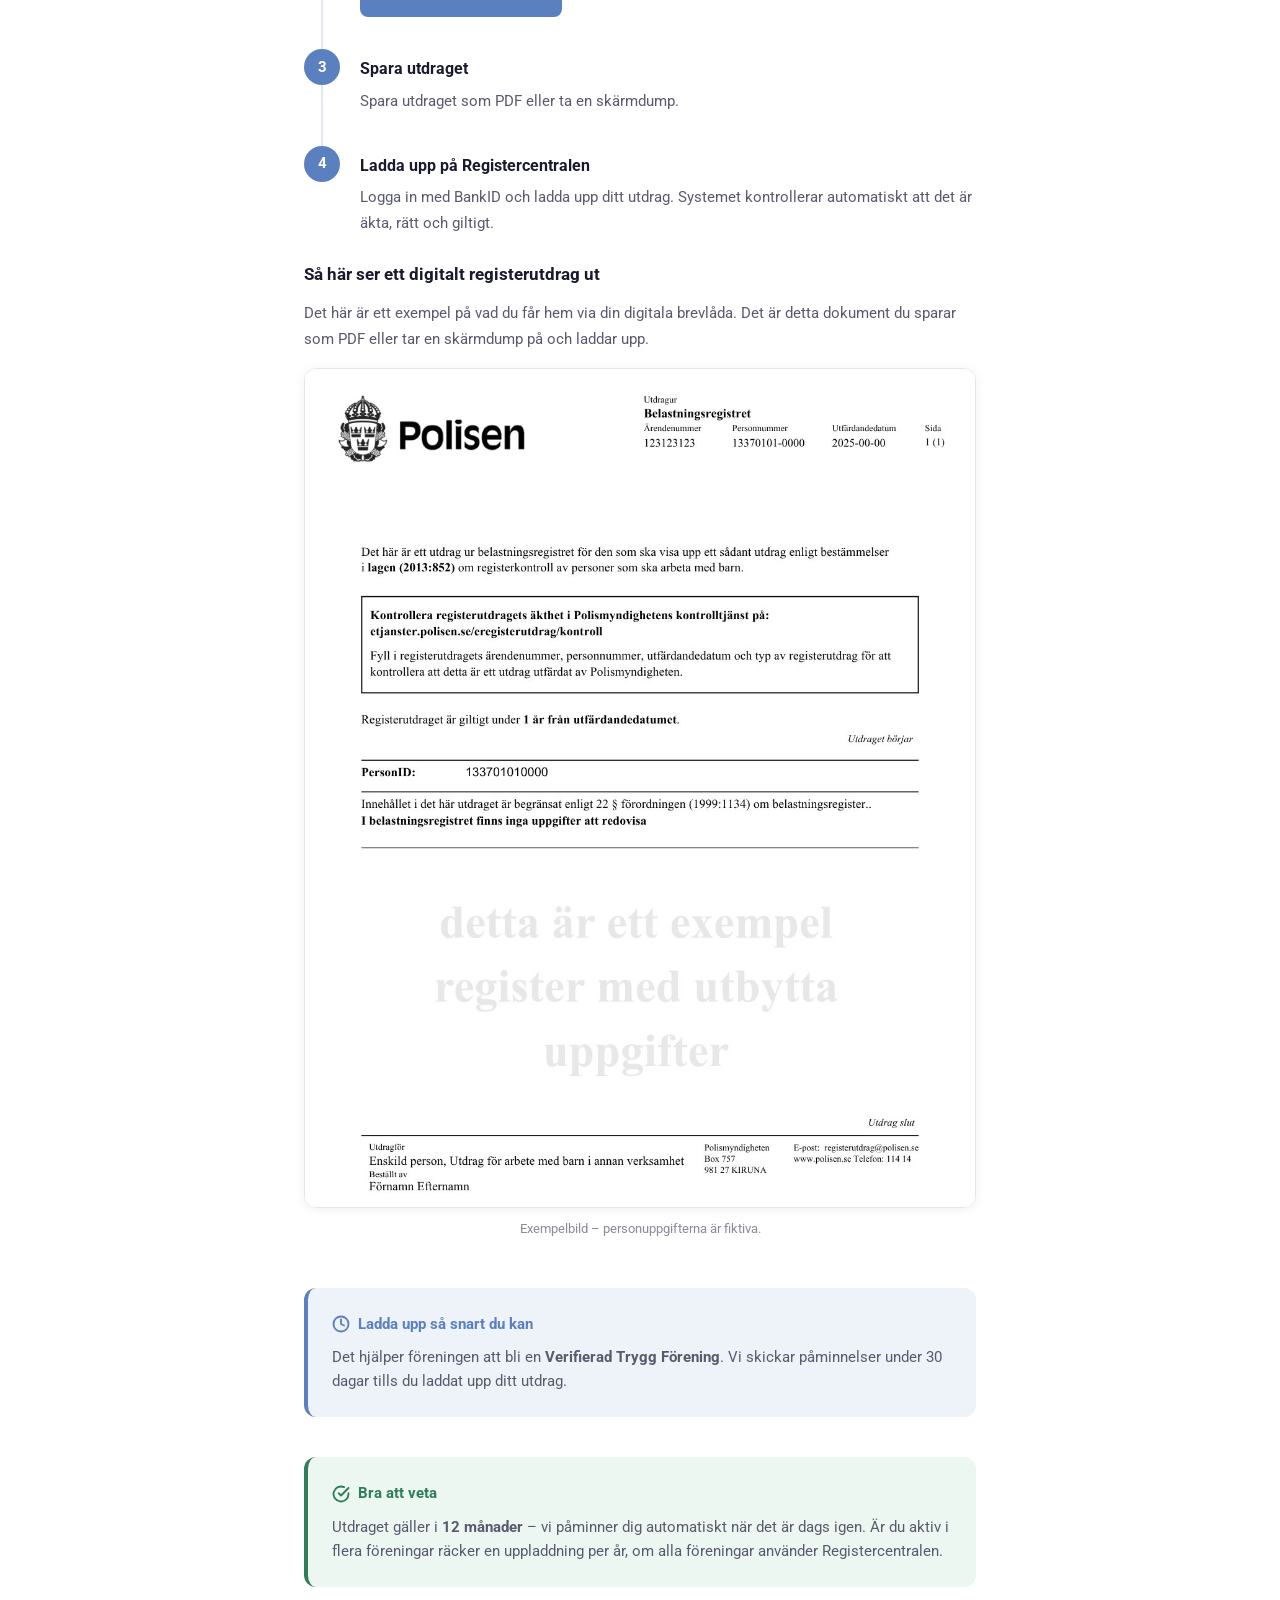
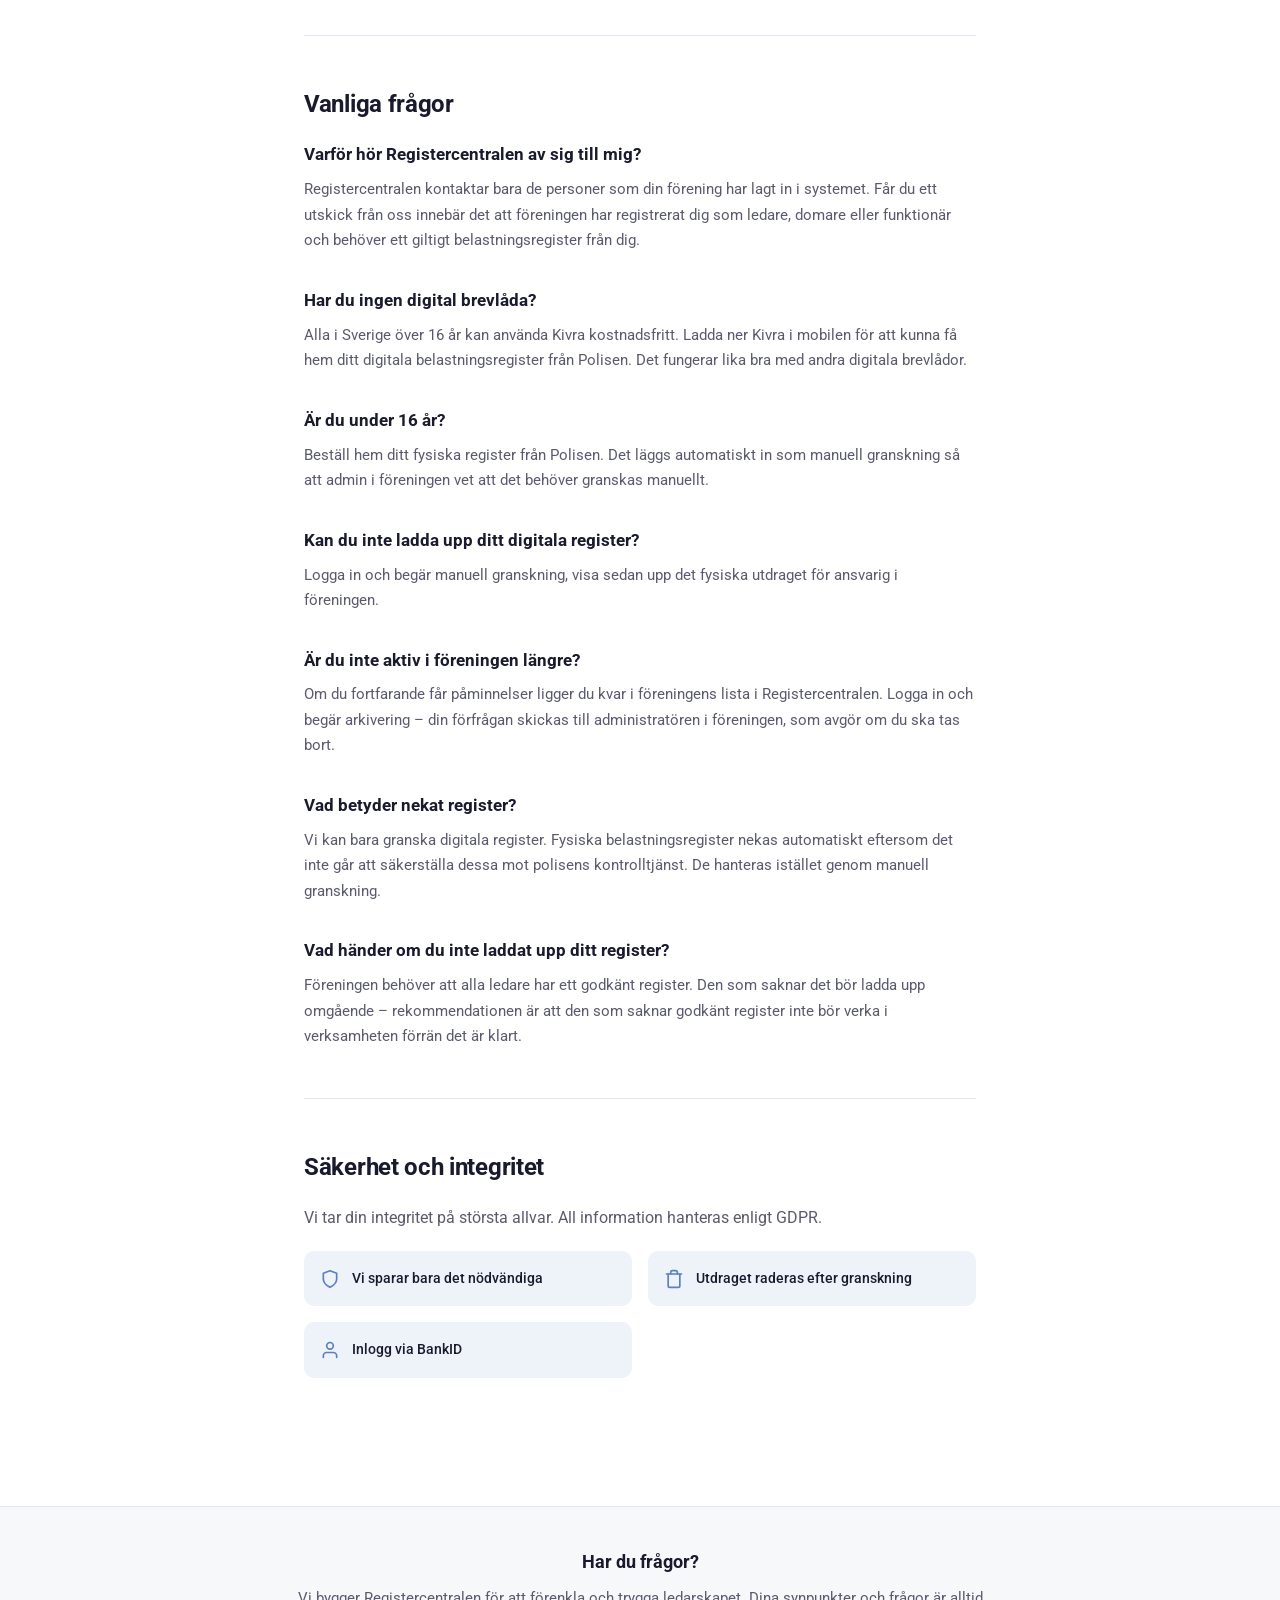
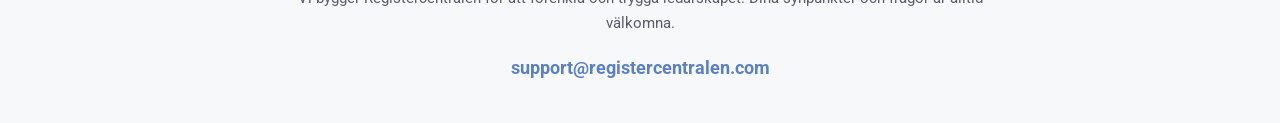
==== commit a4e90879: "Update index.html" ====
--- a/anvandare/index.html
+++ b/anvandare/index.html
@@ -226,6 +226,17 @@
       font-weight: 500;
     }
 
+    .step-content .sub-warning {
+      font-size: 14px;
+      color: var(--warning);
+      background: var(--warning-light);
+      border-radius: 8px;
+      padding: 10px 12px;
+      margin-top: 12px;
+      font-weight: 500;
+      line-height: 1.5;
+    }
+
     /* Benefits list */
     .benefits {
       display: grid;
@@ -431,10 +442,11 @@
     <!-- Important callout -->
     <div class="callout important">
       <div class="callout-title">
-        <svg width="18" height="18" viewBox="0 0 24 24" fill="none" stroke="currentColor" stroke-width="2.5" stroke-linecap="round" stroke-linejoin="round"><circle cx="12" cy="12" r="10"/><line x1="12" y1="8" x2="12" y2="12"/><line x1="12" y1="16" x2="12.01" y2="16"/></svg>
-        Viktigt att tänka på
-      </div>
-      <p>Ladda upp ditt registerutdrag så snart som möjligt – det hjälper föreningen att bli en <strong>Verifierad Trygg Förening</strong>. Vi skickar påminnelser under 30 dagar tills du laddat upp det.</p>
+        <svg width="18" height="18" viewBox="0 0 24 24" fill="none" stroke="currentColor" stroke-width="2.5" stroke-linecap="round" stroke-linejoin="round"><path d="M10.29 3.86L1.82 18a2 2 0 0 0 1.71 3h16.94a2 2 0 0 0 1.71-3L13.71 3.86a2 2 0 0 0-3.42 0z"/><line x1="12" y1="9" x2="12" y2="13"/><line x1="12" y1="17" x2="12.01" y2="17"/></svg>
+        Skicka inte in bild på pappersutdrag
+      </div>
+      <p>Vi kan bara godkänna <strong>digitala registerutdrag</strong> som du fått hem i din digitala brevlåda (t.ex. Kivra). Foton av pappersutdrag nekas automatiskt, eftersom vi inte kan verifiera dem mot Polisens kontrolltjänst.</p>
+      <p style="margin-top: 12px;">Saknar du digital brevlåda och vill inte skaffa en? Logga in och <strong>begär manuell granskning</strong>.</p>
     </div>
 
     <!-- What is RC -->
@@ -496,6 +508,7 @@
           <div class="step-content">
             <h3>Beställ utdrag från Polisen</h3>
             <p>Beställ ditt utdrag digitalt via polisen.se. Välj "Utdrag för arbete med barn i annan verksamhet" och leverans till digital brevlåda (t.ex. Kivra).</p>
+            <div class="sub-warning">Välj alltid leverans till digital brevlåda – annars kan vi inte godkänna utdraget.</div>
             <div class="btn-group">
               <a href="https://polisen.se/tjanster-tillstand/belastningsregistret/kontrollera-dina-uppgifter-i-belastningsregistret/" class="btn" target="_blank" rel="noopener">
                 <svg width="16" height="16" viewBox="0 0 24 24" fill="none" stroke="currentColor" stroke-width="2" stroke-linecap="round" stroke-linejoin="round"><path d="M18 13v6a2 2 0 0 1-2 2H5a2 2 0 0 1-2-2V8a2 2 0 0 1 2-2h6"/><polyline points="15 3 21 3 21 9"/><line x1="10" y1="14" x2="21" y2="3"/></svg>
@@ -535,6 +548,14 @@
         </div>
         <p style="font-size: 13px; color: #5a5a6e; margin-top: 10px; opacity: 0.7; text-align: center;">Exempelbild – personuppgifterna är fiktiva.</p>
       </div>
+    </div>
+
+    <div class="callout tip">
+      <div class="callout-title">
+        <svg width="18" height="18" viewBox="0 0 24 24" fill="none" stroke="currentColor" stroke-width="2.5" stroke-linecap="round" stroke-linejoin="round"><circle cx="12" cy="12" r="10"/><polyline points="12 6 12 12 16 14"/></svg>
+        Ladda upp så snart du kan
+      </div>
+      <p>Det hjälper föreningen att bli en <strong>Verifierad Trygg Förening</strong>. Vi skickar påminnelser under 30 dagar tills du laddat upp ditt utdrag.</p>
     </div>
 
     <div class="callout success">
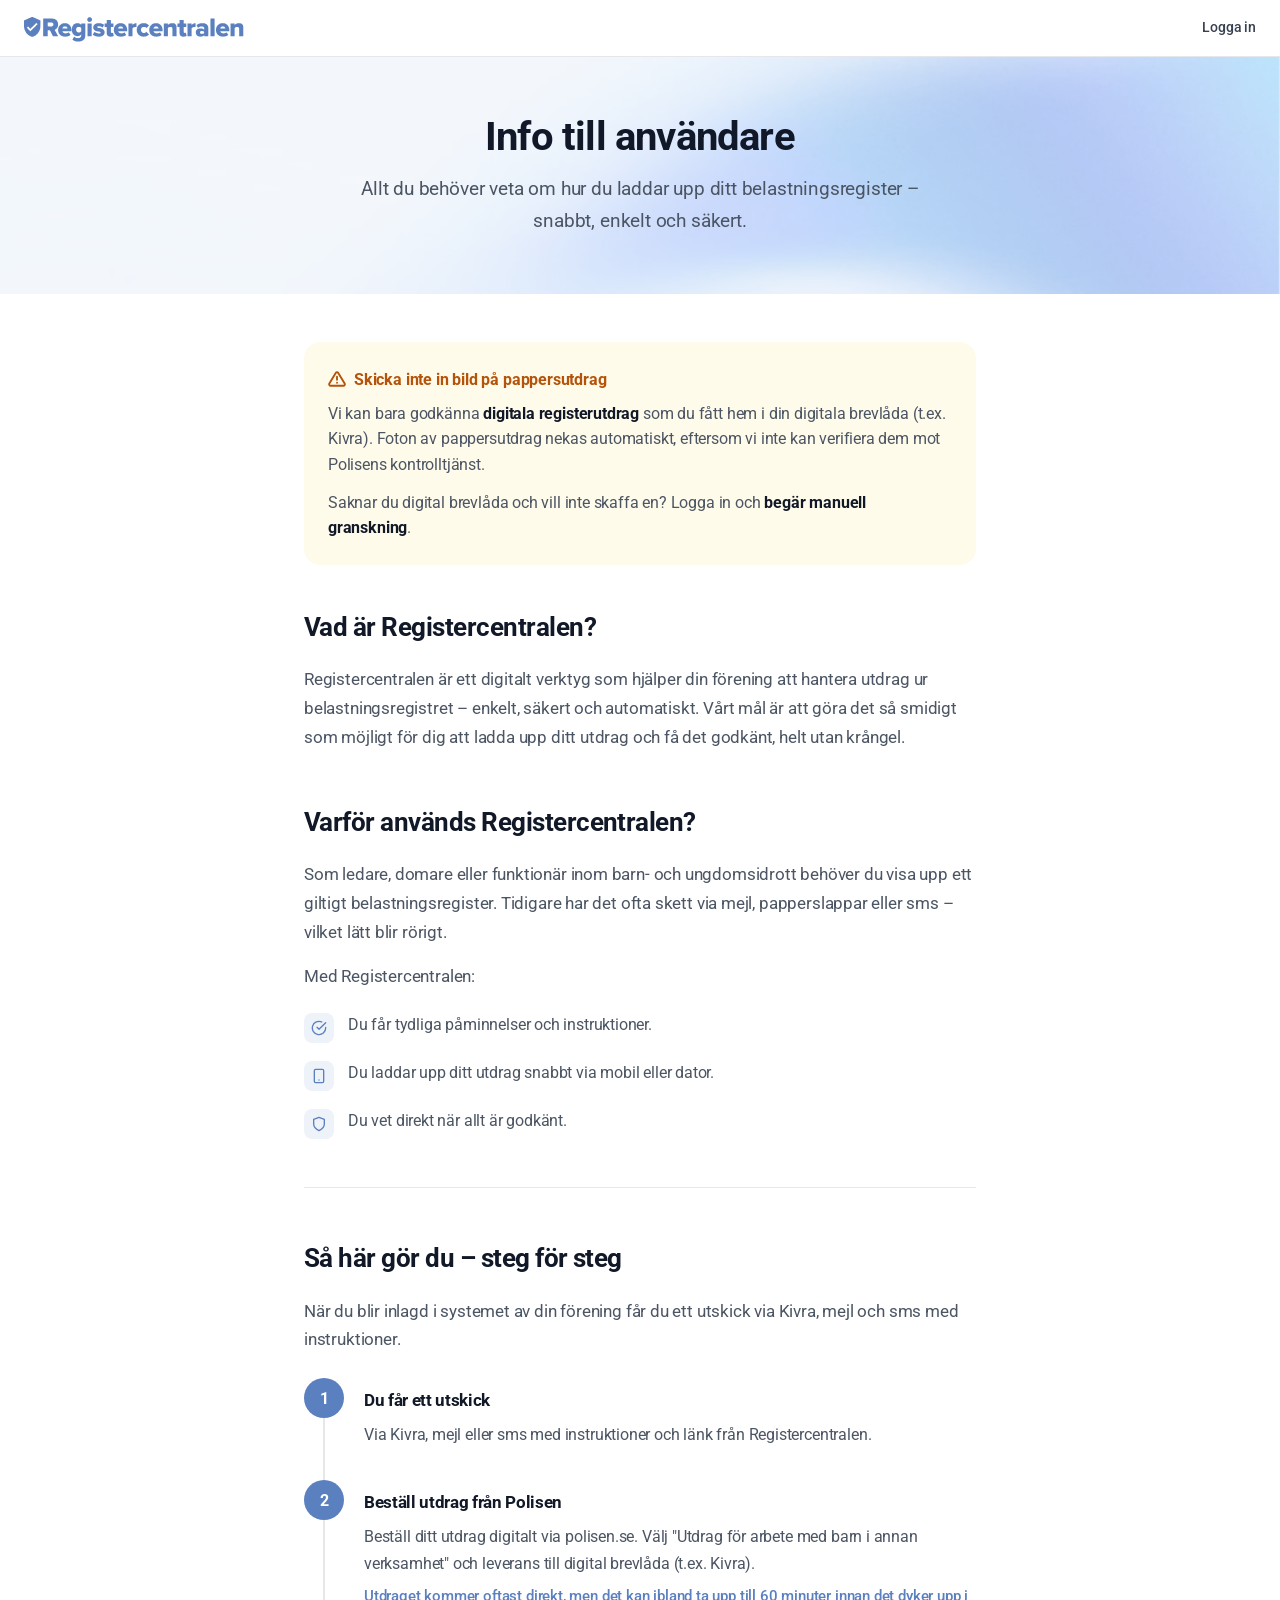
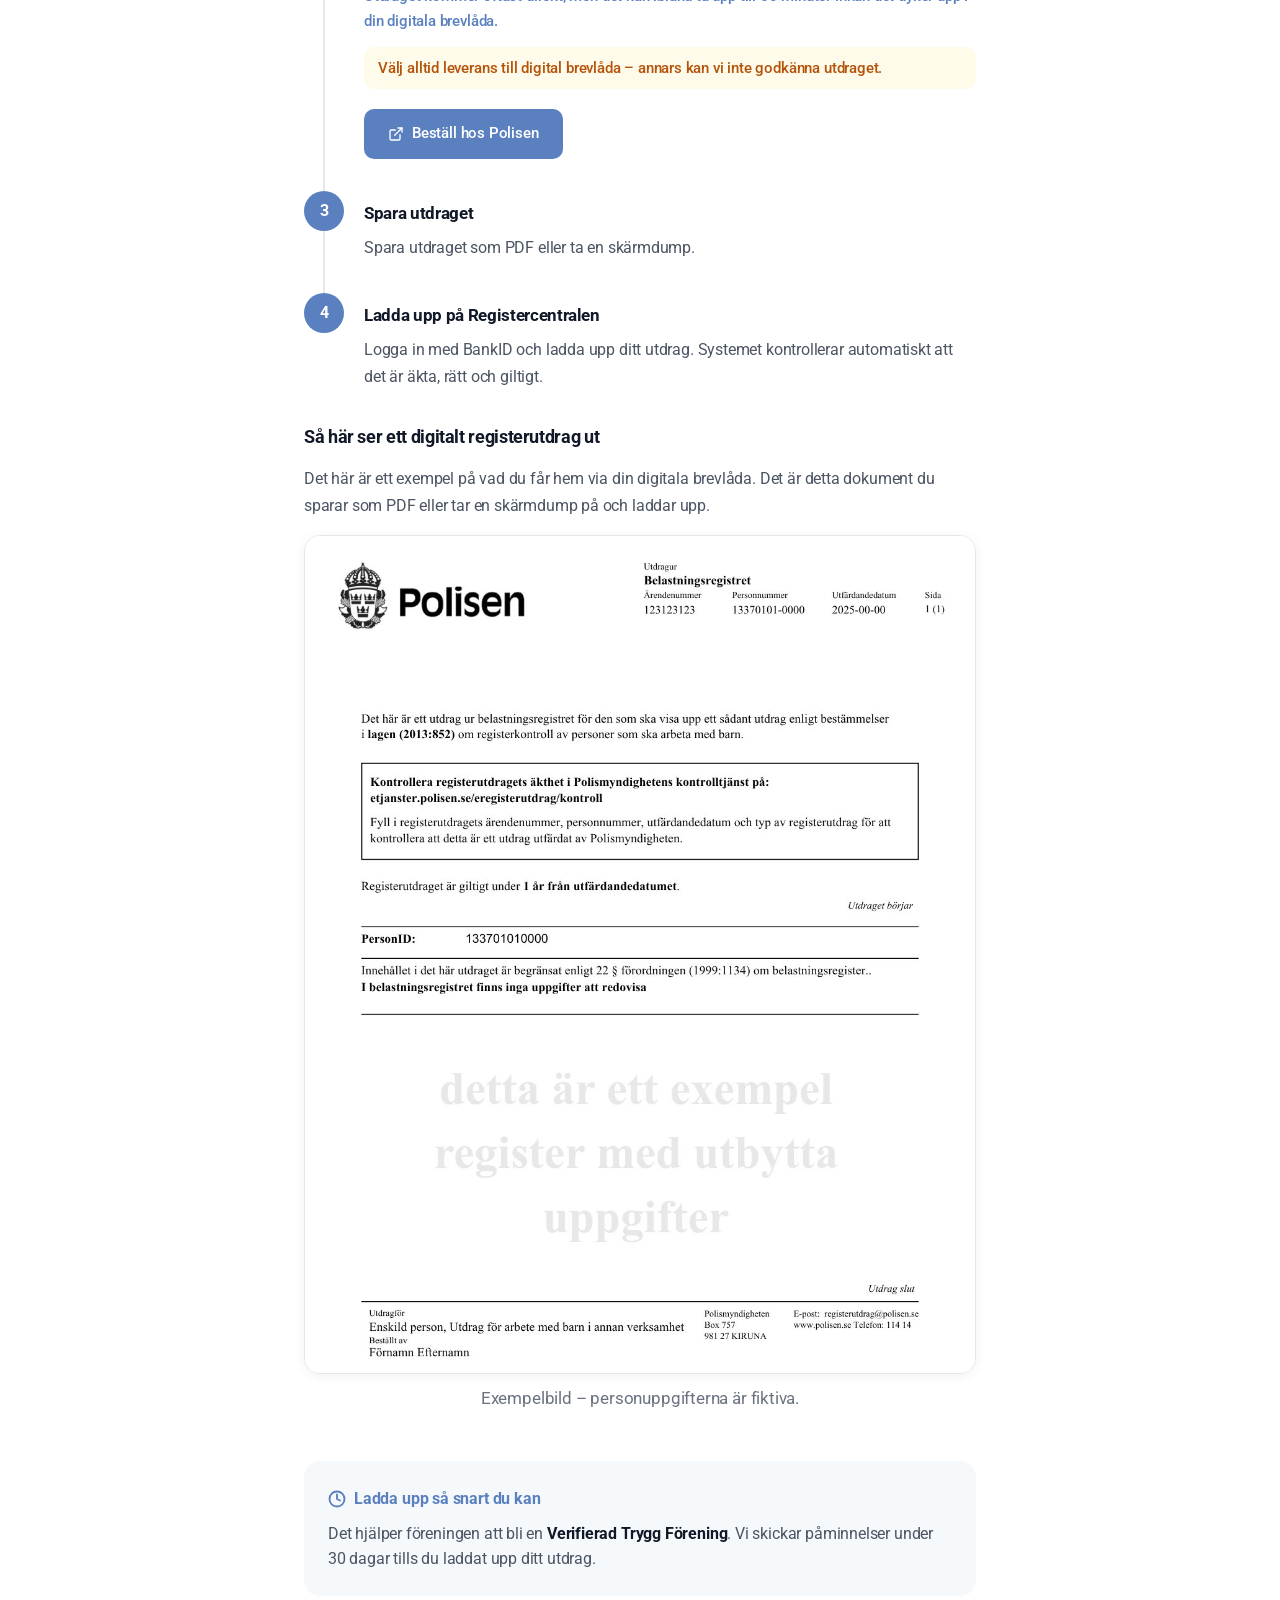
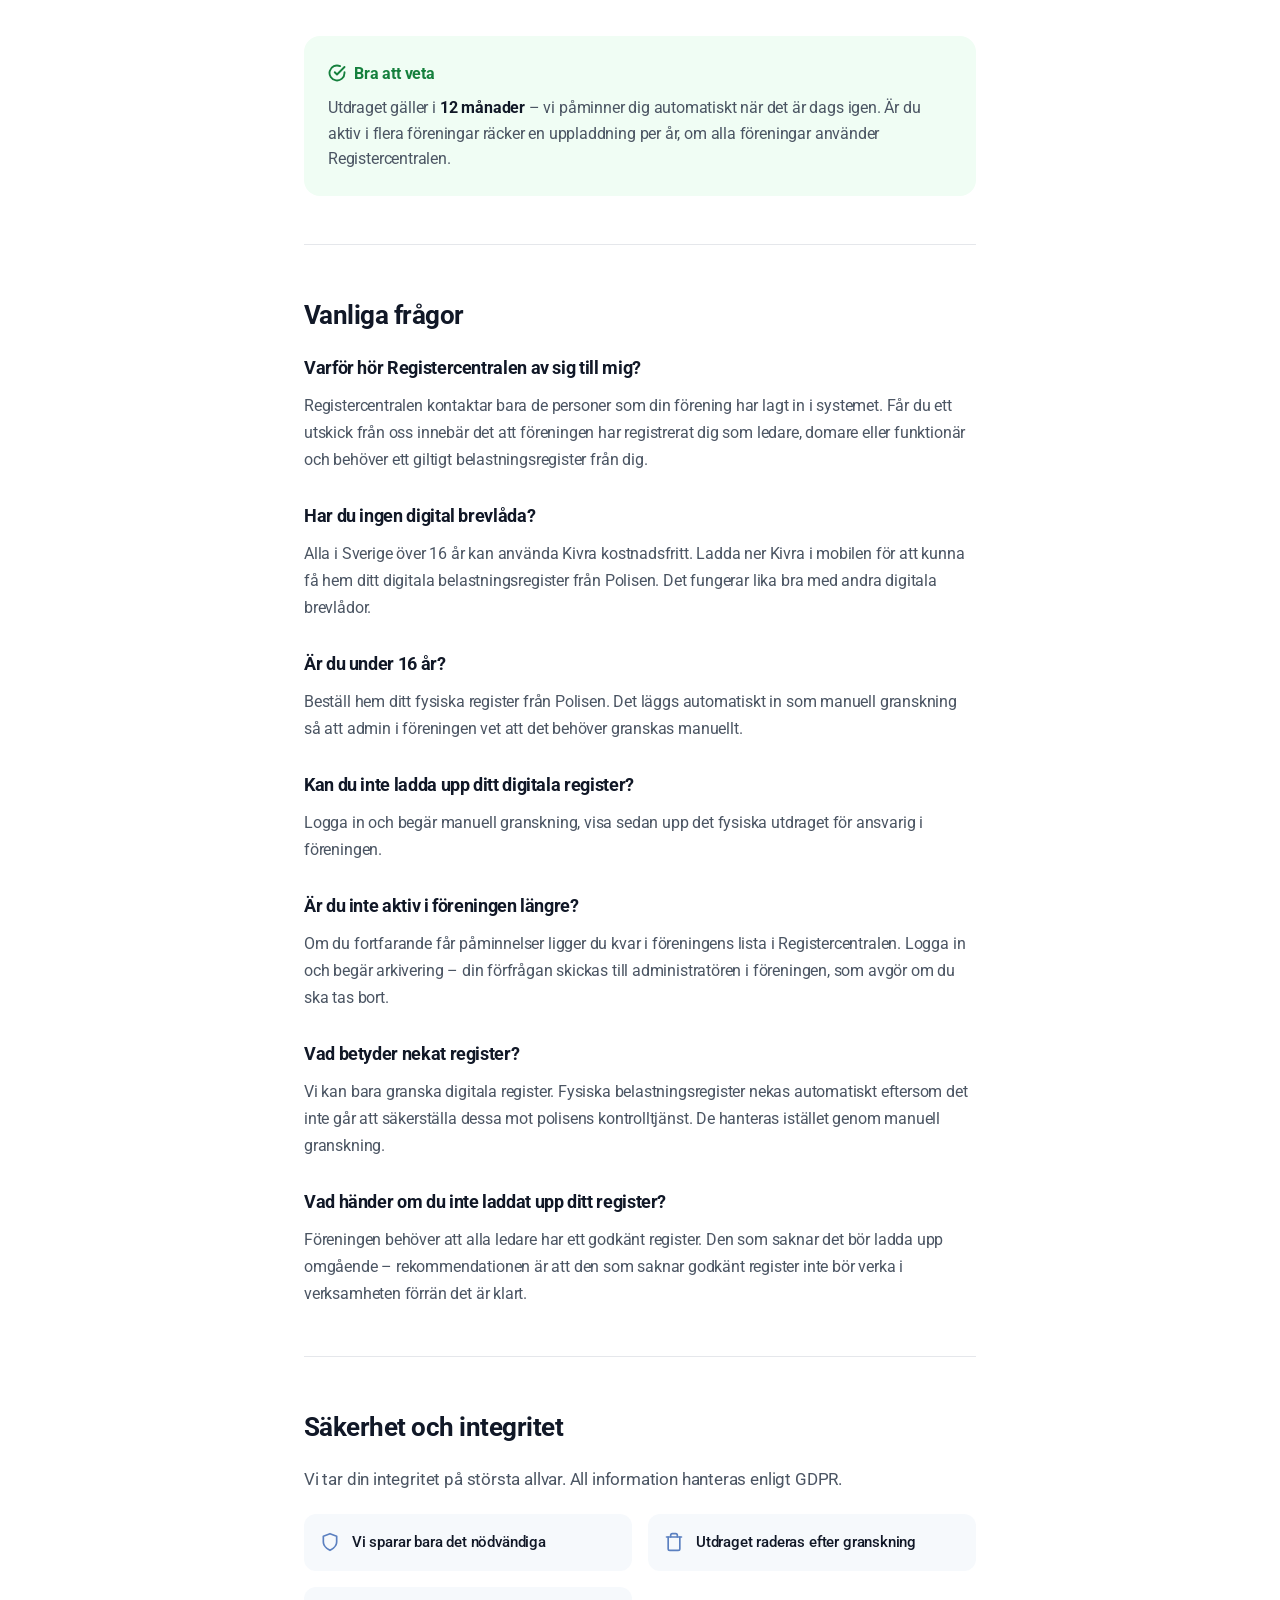
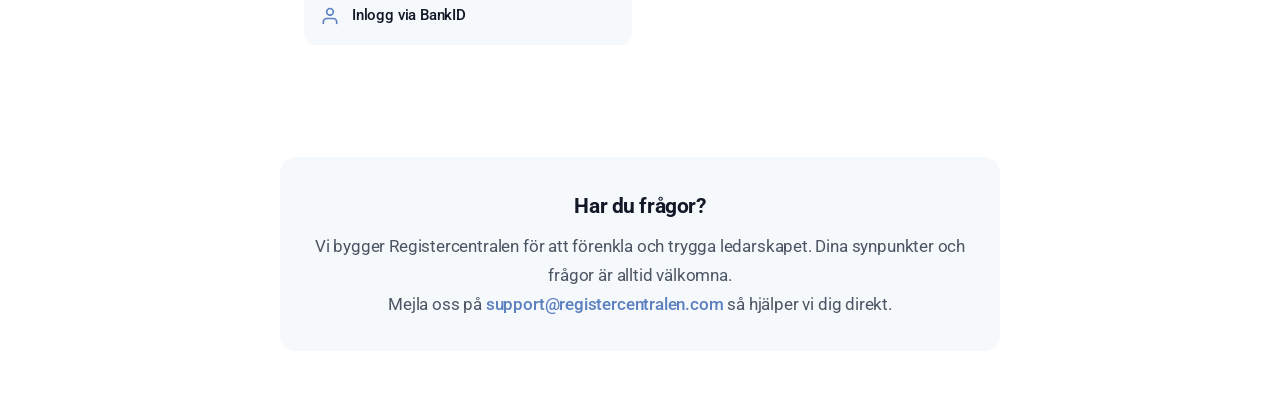
==== commit 98efcaaa: "branding" ====
--- a/anvandare/index.html
+++ b/anvandare/index.html
@@ -4,427 +4,20 @@
   <meta charset="UTF-8">
   <meta name="viewport" content="width=device-width, initial-scale=1.0">
   <title>Info till användare – Registercentralen</title>
+  <meta name="description" content="Allt du behöver veta om hur du laddar upp ditt belastningsregister – snabbt, enkelt och säkert.">
   <link rel="preconnect" href="https://fonts.googleapis.com">
-  <link href="https://fonts.googleapis.com/css2?family=Roboto:wght@400;500;700&display=swap" rel="stylesheet">
-  <style>
-    :root {
-      --brand: #5B80C0;
-      --brand-light: #EEF2F9;
-      --brand-dark: #3D5A8A;
-      --text: #1a1a2e;
-      --text-muted: #5a5a6e;
-      --bg: #ffffff;
-      --border: #e2e6ee;
-      --success: #2e7d5b;
-      --success-light: #edf7f2;
-      --warning: #c4760a;
-      --warning-light: #fef7ec;
-    }
-
-    * { margin: 0; padding: 0; box-sizing: border-box; }
-
-    body {
-      font-family: 'Roboto', sans-serif;
-      color: var(--text);
-      background: var(--bg);
-      line-height: 1.7;
-      -webkit-font-smoothing: antialiased;
-    }
-
-    /* Header */
-    .header {
-      background: var(--bg);
-      border-bottom: 1px solid var(--border);
-      padding: 20px 24px;
-      position: sticky;
-      top: 0;
-      z-index: 10;
-    }
-
-    .header-inner {
-      max-width: 720px;
-      margin: 0 auto;
-      display: flex;
-      align-items: center;
-      gap: 12px;
-    }
-
-    .logo-shield {
-      width: 32px;
-      height: 32px;
-      flex-shrink: 0;
-    }
-
-    .logo-text {
-      font-size: 18px;
-      font-weight: 700;
-      color: var(--brand);
-      letter-spacing: -0.3px;
-    }
-
-    /* Hero */
-    .hero {
-      background: linear-gradient(135deg, var(--brand) 0%, var(--brand-dark) 100%);
-      color: white;
-      padding: 56px 24px 48px;
-    }
-
-    .hero-inner {
-      max-width: 720px;
-      margin: 0 auto;
-    }
-
-    .hero h1 {
-      font-size: 32px;
-      font-weight: 700;
-      margin-bottom: 12px;
-      letter-spacing: -0.5px;
-    }
-
-    .hero p {
-      font-size: 17px;
-      opacity: 0.9;
-      max-width: 560px;
-      line-height: 1.6;
-    }
-
-    /* Main content */
-    .content {
-      max-width: 720px;
-      margin: 0 auto;
-      padding: 40px 24px 80px;
-    }
-
-    /* Callout box */
-    .callout {
-      border-radius: 12px;
-      padding: 24px;
-      margin-bottom: 40px;
-    }
-
-    .callout.important {
-      background: var(--warning-light);
-      border-left: 4px solid var(--warning);
-    }
-
-    .callout.tip {
-      background: var(--brand-light);
-      border-left: 4px solid var(--brand);
-    }
-
-    .callout.success {
-      background: var(--success-light);
-      border-left: 4px solid var(--success);
-    }
-
-    .callout-title {
-      font-weight: 700;
-      font-size: 15px;
-      margin-bottom: 8px;
-      display: flex;
-      align-items: center;
-      gap: 8px;
-    }
-
-    .callout.important .callout-title { color: var(--warning); }
-    .callout.tip .callout-title { color: var(--brand); }
-    .callout.success .callout-title { color: var(--success); }
-
-    .callout p {
-      font-size: 15px;
-      color: var(--text-muted);
-      line-height: 1.6;
-    }
-
-    /* Section headings */
-    .section {
-      margin-bottom: 48px;
-    }
-
-    .section h2 {
-      font-size: 24px;
-      font-weight: 700;
-      color: var(--text);
-      margin-bottom: 16px;
-      letter-spacing: -0.3px;
-    }
-
-    .section p {
-      font-size: 16px;
-      color: var(--text-muted);
-      margin-bottom: 16px;
-    }
-
-    /* Steps */
-    .steps {
-      display: flex;
-      flex-direction: column;
-      gap: 0;
-      margin: 24px 0;
-    }
-
-    .step {
-      display: flex;
-      gap: 20px;
-      position: relative;
-    }
-
-    .step-indicator {
-      display: flex;
-      flex-direction: column;
-      align-items: center;
-      flex-shrink: 0;
-    }
-
-    .step-number {
-      width: 36px;
-      height: 36px;
-      border-radius: 50%;
-      background: var(--brand);
-      color: white;
-      display: flex;
-      align-items: center;
-      justify-content: center;
-      font-weight: 700;
-      font-size: 15px;
-      flex-shrink: 0;
-    }
-
-    .step-line {
-      width: 2px;
-      flex: 1;
-      background: var(--border);
-      min-height: 24px;
-    }
-
-    .step:last-child .step-line { display: none; }
-
-    .step-content {
-      padding-bottom: 32px;
-    }
-
-    .step:last-child .step-content { padding-bottom: 0; }
-
-    .step-content h3 {
-      font-size: 16px;
-      font-weight: 700;
-      color: var(--text);
-      margin-bottom: 6px;
-      padding-top: 6px;
-    }
-
-    .step-content p {
-      font-size: 15px;
-      color: var(--text-muted);
-      margin-bottom: 0;
-    }
-
-    .step-content .sub-note {
-      font-size: 14px;
-      color: var(--brand);
-      margin-top: 6px;
-      font-weight: 500;
-    }
-
-    .step-content .sub-warning {
-      font-size: 14px;
-      color: var(--warning);
-      background: var(--warning-light);
-      border-radius: 8px;
-      padding: 10px 12px;
-      margin-top: 12px;
-      font-weight: 500;
-      line-height: 1.5;
-    }
-
-    /* Benefits list */
-    .benefits {
-      display: grid;
-      gap: 16px;
-      margin: 20px 0;
-    }
-
-    .benefit {
-      display: flex;
-      gap: 14px;
-      align-items: flex-start;
-    }
-
-    .benefit-icon {
-      width: 28px;
-      height: 28px;
-      border-radius: 8px;
-      background: var(--brand-light);
-      display: flex;
-      align-items: center;
-      justify-content: center;
-      flex-shrink: 0;
-      margin-top: 2px;
-    }
-
-    .benefit-icon svg {
-      width: 16px;
-      height: 16px;
-      color: var(--brand);
-    }
-
-    .benefit p {
-      font-size: 15px;
-      color: var(--text-muted);
-      margin: 0;
-    }
-
-    /* Divider */
-    .divider {
-      height: 1px;
-      background: var(--border);
-      margin: 48px 0;
-    }
-
-    /* FAQ style */
-    .faq-item {
-      margin-bottom: 32px;
-    }
-
-    .faq-item h3 {
-      font-size: 17px;
-      font-weight: 700;
-      color: var(--text);
-      margin-bottom: 8px;
-    }
-
-    .faq-item p {
-      font-size: 15px;
-      color: var(--text-muted);
-    }
-
-    /* Example image placeholder */
-    .example-image {
-      background: var(--brand-light);
-      border: 2px dashed var(--brand);
-      border-radius: 12px;
-      padding: 40px 24px;
-      text-align: center;
-      margin: 24px 0;
-      opacity: 0.8;
-    }
-
-    .example-image p {
-      color: var(--brand);
-      font-weight: 500;
-      font-size: 14px;
-    }
-
-    /* Link button */
-    .btn {
-      display: inline-flex;
-      align-items: center;
-      gap: 8px;
-      background: var(--brand);
-      color: white;
-      text-decoration: none;
-      padding: 12px 24px;
-      border-radius: 8px;
-      font-weight: 500;
-      font-size: 15px;
-      transition: background 0.2s;
-    }
-
-    .btn:hover { background: var(--brand-dark); }
-
-    .btn-outline {
-      background: transparent;
-      color: var(--brand);
-      border: 1.5px solid var(--brand);
-    }
-
-    .btn-outline:hover {
-      background: var(--brand-light);
-    }
-
-    .btn-group {
-      display: flex;
-      gap: 12px;
-      flex-wrap: wrap;
-      margin-top: 20px;
-    }
-
-    /* Security badges */
-    .security-grid {
-      display: grid;
-      grid-template-columns: repeat(auto-fit, minmax(220px, 1fr));
-      gap: 16px;
-      margin: 20px 0;
-    }
-
-    .security-item {
-      display: flex;
-      align-items: center;
-      gap: 12px;
-      padding: 16px;
-      background: var(--brand-light);
-      border-radius: 10px;
-    }
-
-    .security-item svg {
-      width: 20px;
-      height: 20px;
-      color: var(--brand);
-      flex-shrink: 0;
-    }
-
-    .security-item span {
-      font-size: 14px;
-      font-weight: 500;
-      color: var(--text);
-    }
-
-    /* Footer */
-    .footer {
-      background: #f7f8fa;
-      border-top: 1px solid var(--border);
-      padding: 40px 24px;
-      text-align: center;
-    }
-
-    .footer-inner {
-      max-width: 720px;
-      margin: 0 auto;
-    }
-
-    .footer h3 {
-      font-size: 18px;
-      font-weight: 700;
-      margin-bottom: 8px;
-    }
-
-    .footer p {
-      font-size: 15px;
-      color: var(--text-muted);
-      margin-bottom: 16px;
-    }
-
-    .footer a {
-      color: var(--brand);
-      text-decoration: none;
-      font-weight: 500;
-    }
-
-    /* Responsive */
-    @media (max-width: 600px) {
-      .hero { padding: 40px 20px 36px; }
-      .hero h1 { font-size: 26px; }
-      .content { padding: 32px 20px 60px; }
-      .security-grid { grid-template-columns: 1fr; }
-    }
-  </style>
+  <link href="https://fonts.googleapis.com/css2?family=Roboto:wght@300;400;500;700&display=swap" rel="stylesheet">
+  <link rel="stylesheet" href="/style.css">
 </head>
 <body>
 
   <!-- Header -->
   <div class="header">
     <div class="header-inner">
-      <span class="logo-text">Registercentralen</span>
+      <a href="https://registercentralen.com" class="header-logo">
+        <img src="/rc-logo.svg" alt="Registercentralen">
+      </a>
+      <a href="https://web.registercentralen.com/" target="_blank" rel="noopener noreferrer" class="header-login">Logga in</a>
     </div>
   </div>
 
@@ -508,6 +101,7 @@
           <div class="step-content">
             <h3>Beställ utdrag från Polisen</h3>
             <p>Beställ ditt utdrag digitalt via polisen.se. Välj "Utdrag för arbete med barn i annan verksamhet" och leverans till digital brevlåda (t.ex. Kivra).</p>
+            <div class="sub-note">Utdraget kommer oftast direkt, men det kan ibland ta upp till 60 minuter innan det dyker upp i din digitala brevlåda.</div>
             <div class="sub-warning">Välj alltid leverans till digital brevlåda – annars kan vi inte godkänna utdraget.</div>
             <div class="btn-group">
               <a href="https://polisen.se/tjanster-tillstand/belastningsregistret/kontrollera-dina-uppgifter-i-belastningsregistret/" class="btn" target="_blank" rel="noopener">
@@ -541,12 +135,12 @@
 
       <!-- Example image -->
       <div class="example-image-section">
-        <h3 style="font-size: 17px; font-weight: 700; color: #1a1a2e; margin-bottom: 12px;">Så här ser ett digitalt registerutdrag ut</h3>
-        <p style="font-size: 15px; color: #5a5a6e; margin-bottom: 16px;">Det här är ett exempel på vad du får hem via din digitala brevlåda. Det är detta dokument du sparar som PDF eller tar en skärmdump på och laddar upp.</p>
-        <div style="border: 1px solid #e2e6ee; border-radius: 12px; overflow: hidden; box-shadow: 0 2px 12px rgba(0,0,0,0.06);">
-          <img src="/exempel-register.png" alt="Exempel på digitalt registerutdrag från Polisen" style="width: 100%; display: block;">
-        </div>
-        <p style="font-size: 13px; color: #5a5a6e; margin-top: 10px; opacity: 0.7; text-align: center;">Exempelbild – personuppgifterna är fiktiva.</p>
+        <h3>Så här ser ett digitalt registerutdrag ut</h3>
+        <p class="example-intro">Det här är ett exempel på vad du får hem via din digitala brevlåda. Det är detta dokument du sparar som PDF eller tar en skärmdump på och laddar upp.</p>
+        <div class="example-image-frame">
+          <img src="/exempel-register.png" alt="Exempel på digitalt registerutdrag från Polisen">
+        </div>
+        <p class="example-image-caption">Exempelbild – personuppgifterna är fiktiva.</p>
       </div>
     </div>
 
@@ -632,14 +226,12 @@
 
   </div>
 
-  <!-- Footer -->
-
-  <!-- Footer -->
-  <div class="footer">
-    <div class="footer-inner">
+  <!-- Hjälpruta -->
+  <div class="help-wrap">
+    <div class="help-box">
       <h3>Har du frågor?</h3>
-      <p>Vi bygger Registercentralen för att förenkla och trygga ledarskapet. Dina synpunkter och frågor är alltid välkomna.</p>
-      <a href="mailto:support@registercentralen.com" style="font-size: 18px; font-weight: 700;">support@registercentralen.com</a>
+      <p>Vi bygger Registercentralen för att förenkla och trygga ledarskapet. Dina synpunkter och frågor är alltid välkomna.<br>
+      Mejla oss på <a href="mailto:support@registercentralen.com">support@registercentralen.com</a> så hjälper vi dig direkt.</p>
     </div>
   </div>
 
--- a/style.css
+++ b/style.css
@@ -0,0 +1,528 @@
+/* ──────────────────────────────────────────────────────────────
+   Registercentralen — gemensam stil för infosidorna
+   Speglar designen på registercentralen.com
+   ────────────────────────────────────────────────────────────── */
+
+:root {
+  --rc-blue: #5B80C0;
+  --rc-blue-dark: #4a6da8;
+  --rc-blue-tint: rgba(91, 128, 192, 0.05);
+  --rc-blue-tint-strong: rgba(91, 128, 192, 0.1);
+  --gray-900: #111827;
+  --gray-700: #374151;
+  --gray-600: #4b5563;
+  --gray-500: #6b7280;
+  --gray-200: #e5e7eb;
+  --gray-100: #f3f4f6;
+  --warning: #b45309;
+  --warning-bg: #fffbeb;
+  --success: #15803d;
+  --success-bg: #f0fdf4;
+  --danger: #b91c1c;
+  --danger-bg: #fef2f2;
+}
+
+* { margin: 0; padding: 0; box-sizing: border-box; }
+
+body {
+  font-family: "Roboto", Arial, Helvetica, sans-serif;
+  font-size: 18px;
+  line-height: 1.7;
+  letter-spacing: -0.01em;
+  color: var(--gray-600);
+  background: #ffffff;
+  -webkit-font-smoothing: antialiased;
+}
+
+h1, h2, h3, h4 {
+  color: var(--gray-900);
+  font-weight: 700;
+  letter-spacing: -0.02em;
+}
+
+/* ── Header (som huvudsajten) ── */
+.header {
+  position: sticky;
+  top: 0;
+  z-index: 40;
+  background: rgba(255, 255, 255, 0.95);
+  backdrop-filter: blur(4px);
+  border-bottom: 1px solid var(--gray-200);
+}
+
+.header-inner {
+  max-width: 1280px;
+  margin: 0 auto;
+  padding: 12px 24px;
+  display: flex;
+  align-items: center;
+  justify-content: space-between;
+}
+
+.header-logo img {
+  height: 32px;
+  width: auto;
+  display: block;
+}
+
+.header-login {
+  font-size: 14px;
+  font-weight: 500;
+  color: var(--gray-700);
+  text-decoration: none;
+  transition: color 0.15s;
+}
+
+.header-login:hover { color: var(--gray-900); }
+
+/* ── Hero (samma bakgrund som huvudsajten) ── */
+.hero {
+  position: relative;
+  overflow: hidden;
+  background-image: url("/hero-bg.png");
+  background-size: cover;
+  background-position: center;
+  background-repeat: no-repeat;
+}
+
+.hero-inner {
+  max-width: 768px;
+  margin: 0 auto;
+  padding: 56px 24px;
+  text-align: center;
+}
+
+.hero h1 {
+  font-size: 40px;
+  line-height: 1.2;
+  margin-bottom: 12px;
+}
+
+.hero p {
+  font-size: 19px;
+  color: var(--gray-600);
+  max-width: 600px;
+  margin: 0 auto;
+}
+
+/* ── Innehåll ── */
+.content {
+  max-width: 720px;
+  margin: 0 auto;
+  padding: 48px 24px 64px;
+}
+
+.section { margin-bottom: 48px; }
+
+.section h2 {
+  font-size: 26px;
+  margin-bottom: 16px;
+}
+
+.section h3 {
+  font-size: 18px;
+  margin: 24px 0 12px;
+}
+
+.section p {
+  font-size: 17px;
+  margin-bottom: 16px;
+}
+
+.divider {
+  height: 1px;
+  background: var(--gray-200);
+  margin: 48px 0;
+}
+
+/* ── Callouts ── */
+.callout {
+  border-radius: 16px;
+  padding: 24px;
+  margin-bottom: 40px;
+}
+
+.callout.important { background: var(--warning-bg); }
+.callout.tip { background: var(--rc-blue-tint); }
+.callout.success { background: var(--success-bg); }
+.callout.danger { background: var(--danger-bg); }
+
+.callout-title {
+  font-weight: 700;
+  font-size: 16px;
+  margin-bottom: 8px;
+  display: flex;
+  align-items: center;
+  gap: 8px;
+}
+
+.callout.important .callout-title { color: var(--warning); }
+.callout.tip .callout-title { color: var(--rc-blue); }
+.callout.success .callout-title { color: var(--success); }
+.callout.danger .callout-title { color: var(--danger); }
+
+.callout p {
+  font-size: 16px;
+  color: var(--gray-600);
+  line-height: 1.6;
+  margin: 0;
+}
+
+.callout p strong { color: var(--gray-900); }
+
+/* ── Steg (samma stil som /guide på huvudsajten) ── */
+.steps, .process-flow {
+  display: flex;
+  flex-direction: column;
+  margin: 24px 0;
+}
+
+.step, .process-step {
+  display: flex;
+  gap: 20px;
+}
+
+.step-indicator, .process-indicator {
+  display: flex;
+  flex-direction: column;
+  align-items: center;
+  flex-shrink: 0;
+}
+
+.step-number, .process-number {
+  width: 40px;
+  height: 40px;
+  border-radius: 50%;
+  background: var(--rc-blue);
+  color: #ffffff;
+  display: flex;
+  align-items: center;
+  justify-content: center;
+  font-weight: 700;
+  font-size: 16px;
+  flex-shrink: 0;
+}
+
+.step-line, .process-line {
+  width: 2px;
+  flex: 1;
+  background: var(--gray-200);
+  min-height: 24px;
+}
+
+.step:last-child .step-line,
+.process-step:last-child .process-line { display: none; }
+
+.step-content, .process-content { padding-bottom: 32px; }
+
+.step:last-child .step-content,
+.process-step:last-child .process-content { padding-bottom: 0; }
+
+.step-content h3, .process-content h4 {
+  font-size: 17px;
+  margin: 8px 0 6px;
+}
+
+.step-content p, .process-content p {
+  font-size: 16px;
+  margin-bottom: 0;
+}
+
+.step-content .sub-note {
+  font-size: 15px;
+  color: var(--rc-blue);
+  margin-top: 6px;
+  font-weight: 500;
+}
+
+.step-content .sub-warning {
+  font-size: 15px;
+  color: var(--warning);
+  background: var(--warning-bg);
+  border-radius: 10px;
+  padding: 10px 14px;
+  margin-top: 12px;
+  font-weight: 500;
+  line-height: 1.5;
+}
+
+/* ── Fördelar ── */
+.benefits {
+  display: grid;
+  gap: 16px;
+  margin: 20px 0;
+}
+
+.benefit {
+  display: flex;
+  gap: 14px;
+  align-items: flex-start;
+}
+
+.benefit-icon {
+  width: 30px;
+  height: 30px;
+  border-radius: 8px;
+  background: var(--rc-blue-tint-strong);
+  display: flex;
+  align-items: center;
+  justify-content: center;
+  flex-shrink: 0;
+  margin-top: 2px;
+}
+
+.benefit-icon svg {
+  width: 16px;
+  height: 16px;
+  color: var(--rc-blue);
+}
+
+.benefit p {
+  font-size: 16px;
+  margin: 0;
+}
+
+/* ── Funktionskort (admin) ── */
+.feature-grid {
+  display: grid;
+  grid-template-columns: repeat(auto-fit, minmax(280px, 1fr));
+  gap: 16px;
+  margin: 20px 0;
+}
+
+.feature-card {
+  display: flex;
+  gap: 14px;
+  align-items: flex-start;
+  padding: 20px;
+  border: 1px solid var(--gray-200);
+  border-radius: 16px;
+}
+
+.feature-card > svg {
+  width: 22px;
+  height: 22px;
+  color: var(--rc-blue);
+  flex-shrink: 0;
+  margin-top: 2px;
+}
+
+.feature-text h4 {
+  font-size: 16px;
+  margin-bottom: 4px;
+}
+
+.feature-text p {
+  font-size: 15px;
+  margin: 0;
+}
+
+/* ── Sammanfattningsruta ── */
+.summary-box {
+  background: var(--rc-blue-tint);
+  border-radius: 16px;
+  padding: 20px 24px;
+  margin: 20px 0;
+}
+
+.summary-box h4 {
+  font-size: 15px;
+  color: var(--rc-blue);
+  text-transform: uppercase;
+  letter-spacing: 0.04em;
+  margin-bottom: 6px;
+}
+
+.summary-box p {
+  font-size: 16px;
+  margin: 0;
+}
+
+/* ── Åtgärdskort ── */
+.action-card {
+  border: 1px solid var(--gray-200);
+  border-radius: 16px;
+  padding: 20px 24px;
+  margin-bottom: 16px;
+}
+
+.action-card h4 {
+  font-size: 17px;
+  display: flex;
+  align-items: center;
+  gap: 10px;
+  margin-bottom: 8px;
+}
+
+.action-card p {
+  font-size: 16px;
+  margin: 0;
+}
+
+/* ── Badge ── */
+.badge {
+  display: inline-block;
+  font-size: 13px;
+  font-weight: 500;
+  padding: 2px 10px;
+  border-radius: 999px;
+  vertical-align: middle;
+}
+
+.badge-auto {
+  background: var(--rc-blue-tint-strong);
+  color: var(--rc-blue);
+}
+
+/* ── Punktlista ── */
+.reason-list {
+  padding-left: 22px;
+  margin: 16px 0;
+  display: grid;
+  gap: 10px;
+}
+
+.reason-list li {
+  font-size: 16px;
+  color: var(--gray-600);
+}
+
+.reason-list li strong { color: var(--gray-900); }
+
+/* ── FAQ ── */
+.faq-item { margin-bottom: 28px; }
+
+.faq-item h3 {
+  font-size: 18px;
+  margin: 0 0 8px;
+}
+
+.faq-item p {
+  font-size: 16px;
+  margin: 0;
+}
+
+/* ── Exempelbild ── */
+.example-image-section { margin-top: 32px; }
+
+.example-image-section h3 {
+  font-size: 18px;
+  margin-bottom: 12px;
+}
+
+.example-image-section .example-intro {
+  font-size: 16px;
+  margin-bottom: 16px;
+}
+
+.example-image-frame {
+  border: 1px solid var(--gray-200);
+  border-radius: 16px;
+  overflow: hidden;
+  box-shadow: 0 2px 12px rgba(0, 0, 0, 0.06);
+}
+
+.example-image-frame img {
+  width: 100%;
+  display: block;
+}
+
+.example-image-caption {
+  font-size: 14px;
+  color: var(--gray-500);
+  margin-top: 10px;
+  text-align: center;
+}
+
+/* ── Knappar ── */
+.btn {
+  display: inline-flex;
+  align-items: center;
+  gap: 8px;
+  background: var(--rc-blue);
+  color: #ffffff;
+  text-decoration: none;
+  padding: 12px 24px;
+  border-radius: 10px;
+  font-weight: 500;
+  font-size: 15px;
+  transition: background 0.15s;
+}
+
+.btn:hover { background: var(--rc-blue-dark); }
+
+.btn-group {
+  display: flex;
+  gap: 12px;
+  flex-wrap: wrap;
+  margin-top: 20px;
+}
+
+/* ── Säkerhet ── */
+.security-grid {
+  display: grid;
+  grid-template-columns: repeat(auto-fit, minmax(220px, 1fr));
+  gap: 16px;
+  margin: 20px 0;
+}
+
+.security-item {
+  display: flex;
+  align-items: center;
+  gap: 12px;
+  padding: 16px;
+  background: var(--rc-blue-tint);
+  border-radius: 12px;
+}
+
+.security-item svg {
+  width: 20px;
+  height: 20px;
+  color: var(--rc-blue);
+  flex-shrink: 0;
+}
+
+.security-item span {
+  font-size: 15px;
+  font-weight: 500;
+  color: var(--gray-900);
+}
+
+/* ── Hjälpruta (som "Kör du fast?" på /guide) ── */
+.help-box {
+  background: var(--rc-blue-tint);
+  border-radius: 16px;
+  padding: 32px;
+  text-align: center;
+  margin: 0 auto;
+  max-width: 720px;
+}
+
+.help-box h3 {
+  font-size: 21px;
+  margin-bottom: 8px;
+}
+
+.help-box p {
+  font-size: 17px;
+  margin: 0;
+}
+
+.help-box a {
+  color: var(--rc-blue);
+  font-weight: 500;
+  text-decoration: none;
+}
+
+.help-box a:hover { text-decoration: underline; }
+
+.help-wrap { padding: 0 24px 64px; }
+
+/* ── Responsivt ── */
+@media (max-width: 600px) {
+  .hero-inner { padding: 40px 20px; }
+  .hero h1 { font-size: 30px; }
+  .hero p { font-size: 17px; }
+  .content { padding: 32px 20px 48px; }
+  .feature-grid, .security-grid { grid-template-columns: 1fr; }
+}
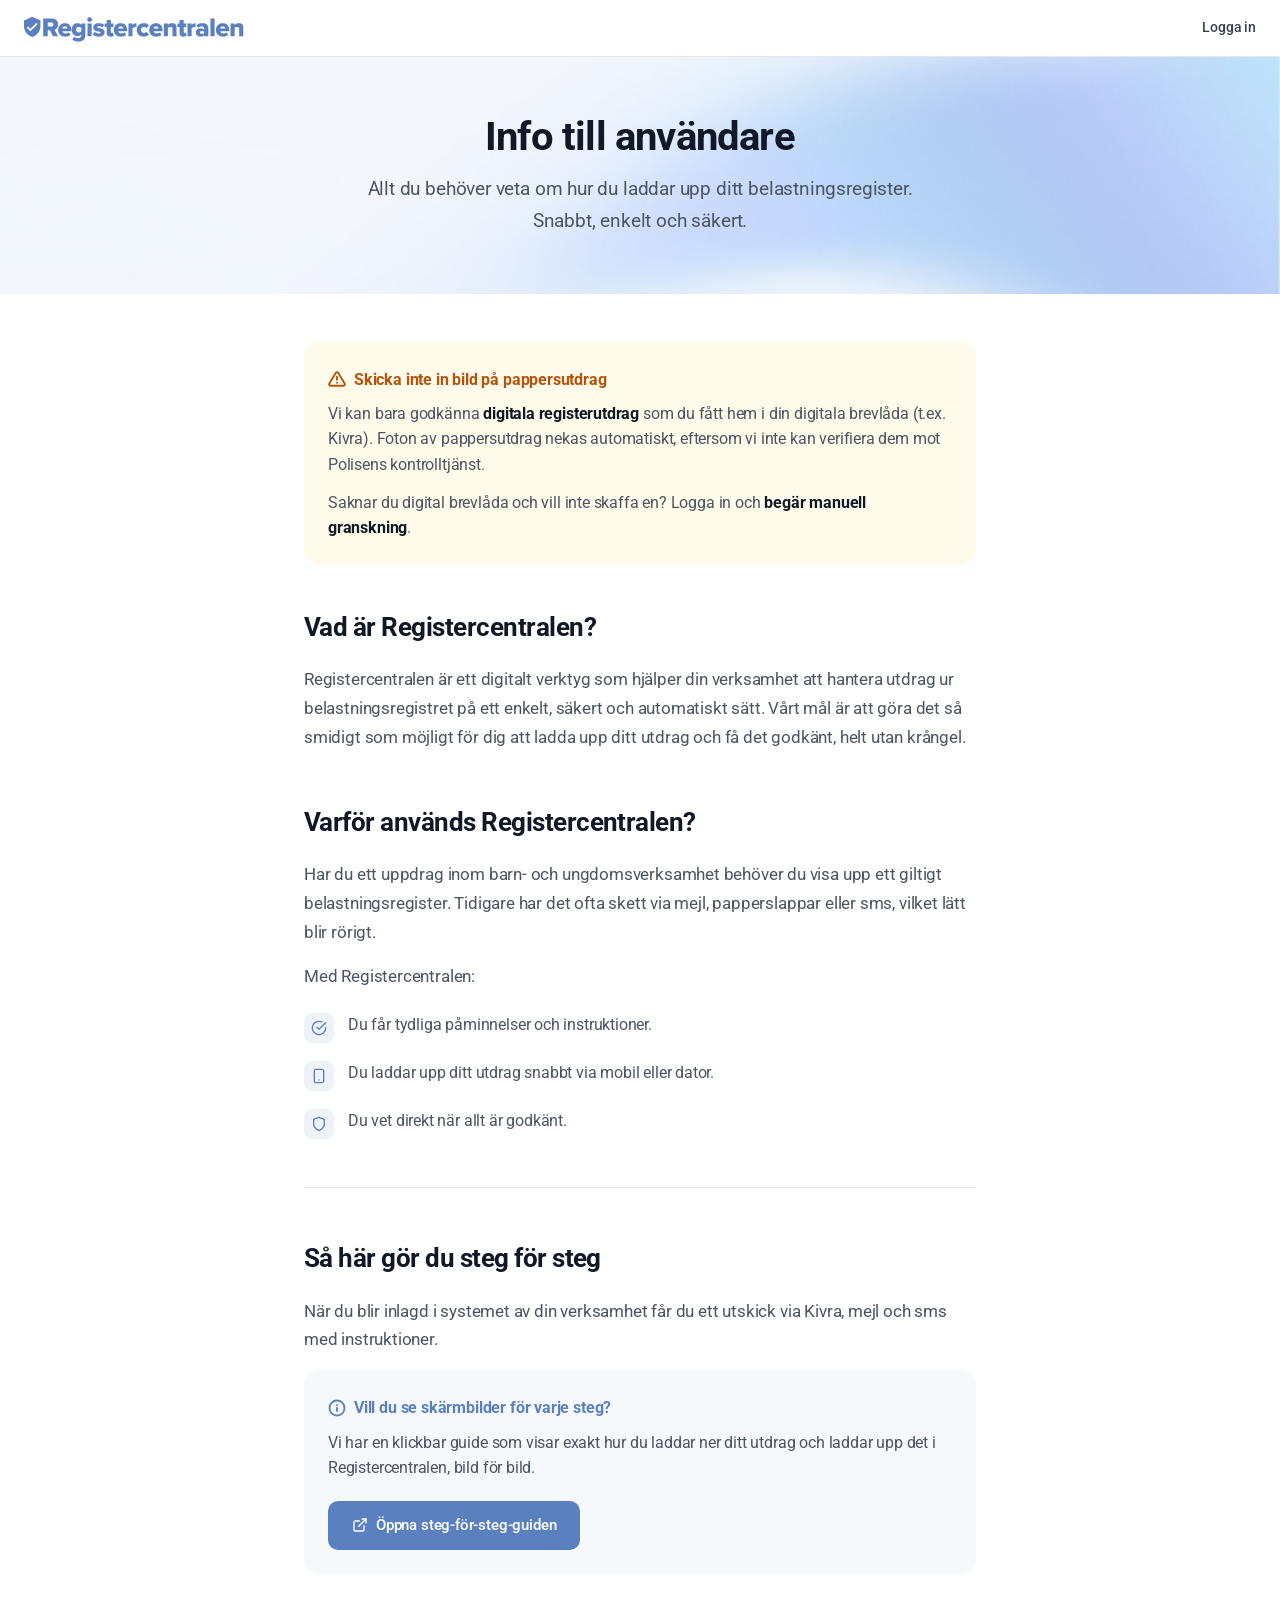
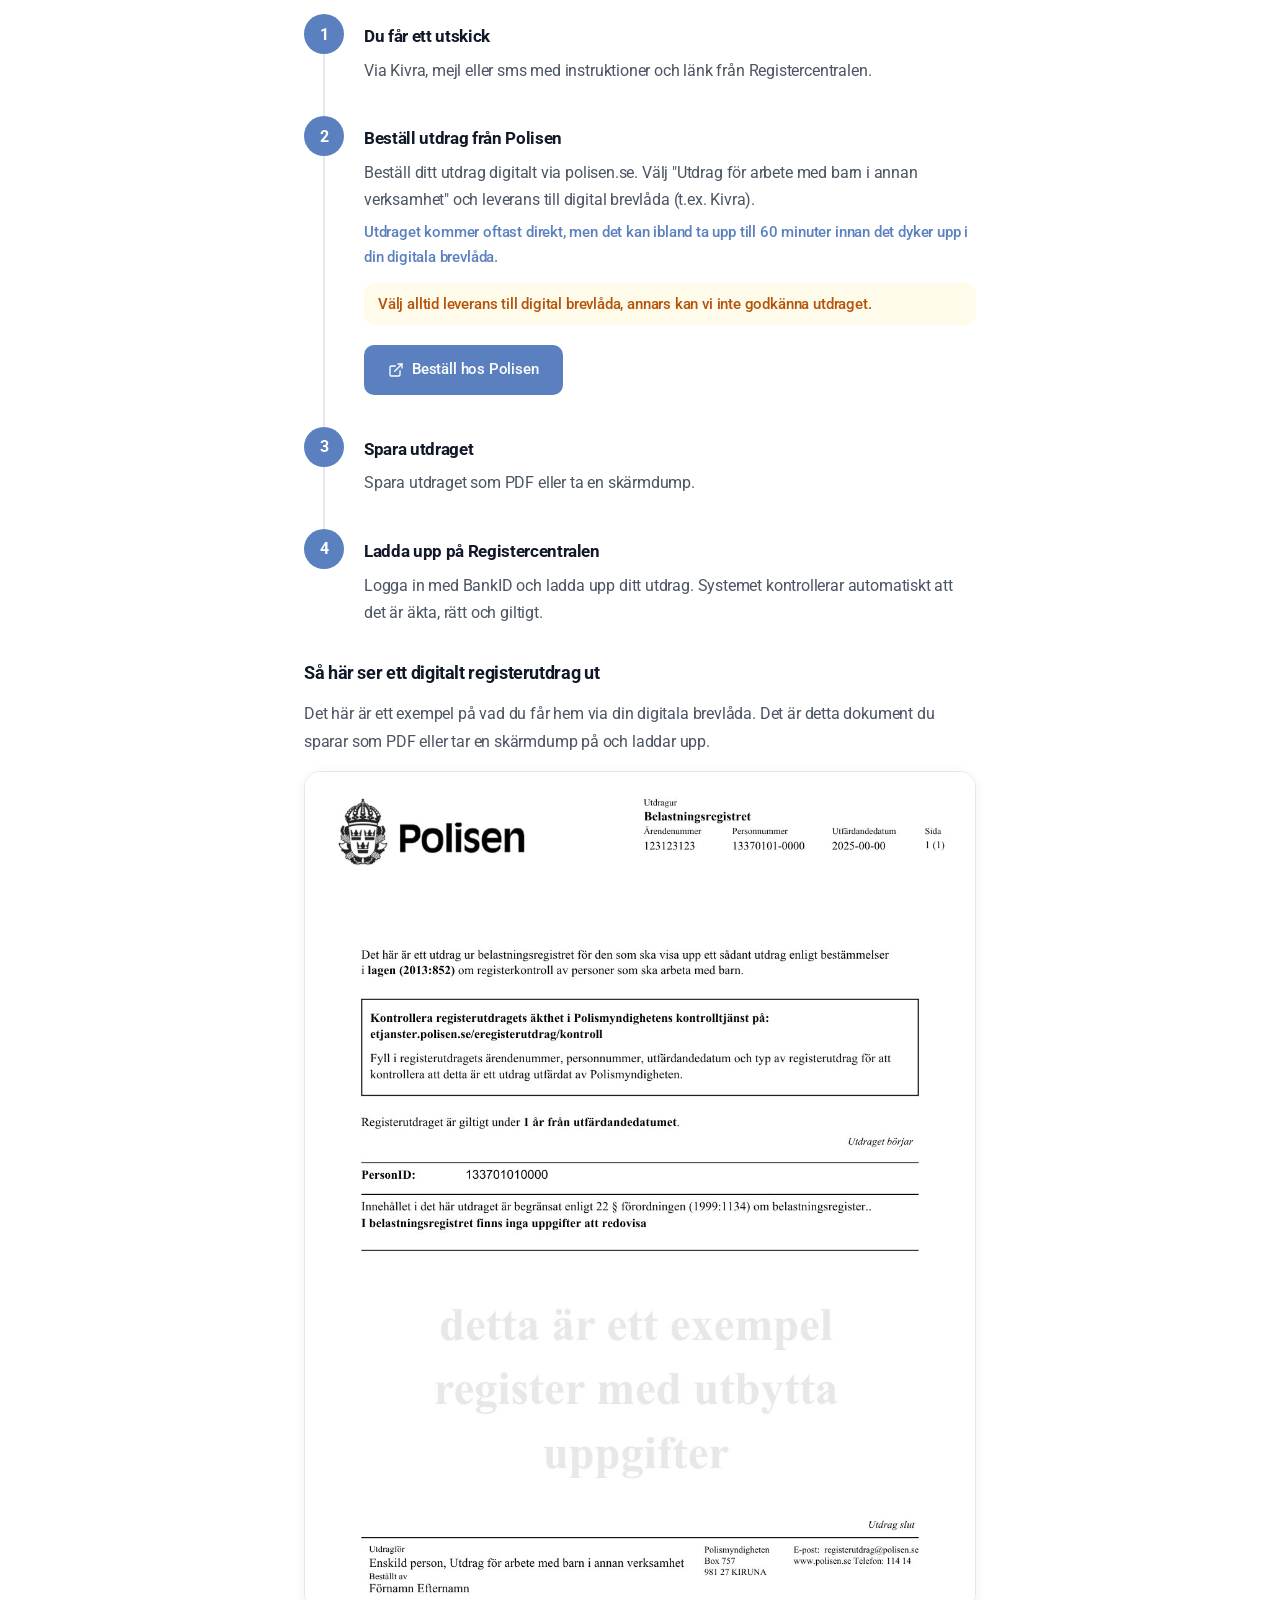
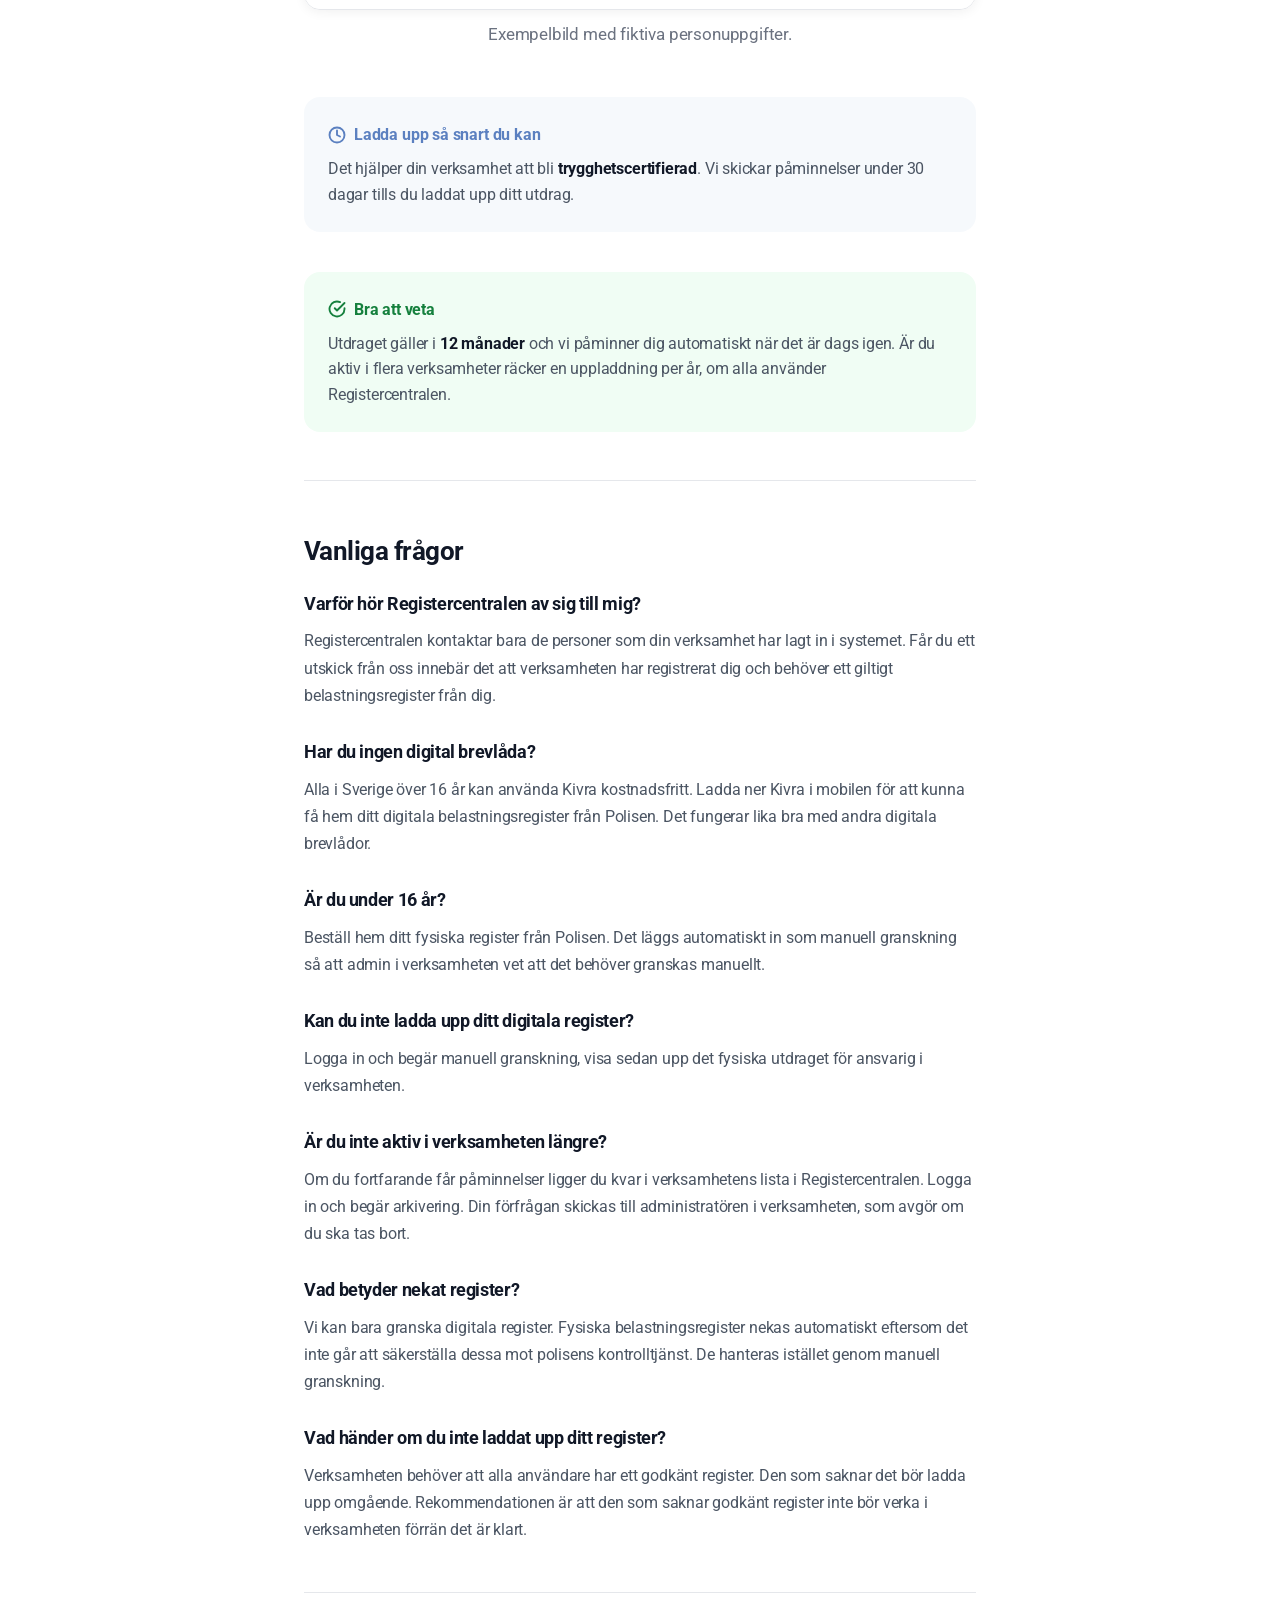
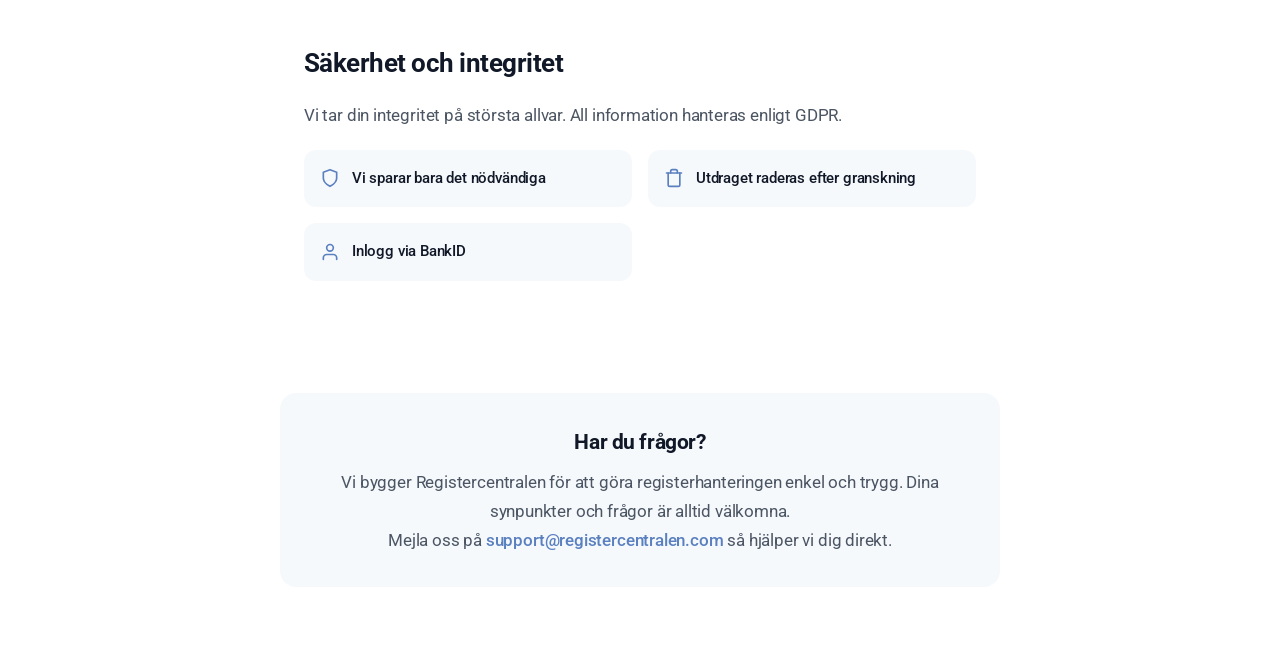
==== commit d90e143d: "länka till guide sidan" ====
--- a/anvandare/index.html
+++ b/anvandare/index.html
@@ -4,7 +4,7 @@
   <meta charset="UTF-8">
   <meta name="viewport" content="width=device-width, initial-scale=1.0">
   <title>Info till användare – Registercentralen</title>
-  <meta name="description" content="Allt du behöver veta om hur du laddar upp ditt belastningsregister – snabbt, enkelt och säkert.">
+  <meta name="description" content="Allt du behöver veta om hur du laddar upp ditt belastningsregister. Snabbt, enkelt och säkert.">
   <link rel="preconnect" href="https://fonts.googleapis.com">
   <link href="https://fonts.googleapis.com/css2?family=Roboto:wght@300;400;500;700&display=swap" rel="stylesheet">
   <link rel="stylesheet" href="/style.css">
@@ -25,7 +25,7 @@
   <div class="hero">
     <div class="hero-inner">
       <h1>Info till användare</h1>
-      <p>Allt du behöver veta om hur du laddar upp ditt belastningsregister – snabbt, enkelt och säkert.</p>
+      <p>Allt du behöver veta om hur du laddar upp ditt belastningsregister. Snabbt, enkelt och säkert.</p>
     </div>
   </div>
 
@@ -45,13 +45,13 @@
     <!-- What is RC -->
     <div class="section">
       <h2>Vad är Registercentralen?</h2>
-      <p>Registercentralen är ett digitalt verktyg som hjälper din förening att hantera utdrag ur belastningsregistret – enkelt, säkert och automatiskt. Vårt mål är att göra det så smidigt som möjligt för dig att ladda upp ditt utdrag och få det godkänt, helt utan krångel.</p>
+      <p>Registercentralen är ett digitalt verktyg som hjälper din verksamhet att hantera utdrag ur belastningsregistret på ett enkelt, säkert och automatiskt sätt. Vårt mål är att göra det så smidigt som möjligt för dig att ladda upp ditt utdrag och få det godkänt, helt utan krångel.</p>
     </div>
 
     <!-- Why -->
     <div class="section">
       <h2>Varför används Registercentralen?</h2>
-      <p>Som ledare, domare eller funktionär inom barn- och ungdomsidrott behöver du visa upp ett giltigt belastningsregister. Tidigare har det ofta skett via mejl, papperslappar eller sms – vilket lätt blir rörigt.</p>
+      <p>Har du ett uppdrag inom barn- och ungdomsverksamhet behöver du visa upp ett giltigt belastningsregister. Tidigare har det ofta skett via mejl, papperslappar eller sms, vilket lätt blir rörigt.</p>
       <p>Med Registercentralen:</p>
       <div class="benefits">
         <div class="benefit">
@@ -79,8 +79,22 @@
 
     <!-- Steps -->
     <div class="section">
-      <h2>Så här gör du – steg för steg</h2>
-      <p>När du blir inlagd i systemet av din förening får du ett utskick via Kivra, mejl och sms med instruktioner.</p>
+      <h2>Så här gör du steg för steg</h2>
+      <p>När du blir inlagd i systemet av din verksamhet får du ett utskick via Kivra, mejl och sms med instruktioner.</p>
+
+      <div class="callout tip">
+        <div class="callout-title">
+          <svg width="18" height="18" viewBox="0 0 24 24" fill="none" stroke="currentColor" stroke-width="2.5" stroke-linecap="round" stroke-linejoin="round"><circle cx="12" cy="12" r="10"/><line x1="12" y1="16" x2="12" y2="12"/><line x1="12" y1="8" x2="12.01" y2="8"/></svg>
+          Vill du se skärmbilder för varje steg?
+        </div>
+        <p>Vi har en klickbar guide som visar exakt hur du laddar ner ditt utdrag och laddar upp det i Registercentralen, bild för bild.</p>
+        <div class="btn-group">
+          <a href="https://registercentralen.com/guide" class="btn" target="_blank" rel="noopener">
+            <svg width="16" height="16" viewBox="0 0 24 24" fill="none" stroke="currentColor" stroke-width="2" stroke-linecap="round" stroke-linejoin="round"><path d="M18 13v6a2 2 0 0 1-2 2H5a2 2 0 0 1-2-2V8a2 2 0 0 1 2-2h6"/><polyline points="15 3 21 3 21 9"/><line x1="10" y1="14" x2="21" y2="3"/></svg>
+            Öppna steg-för-steg-guiden
+          </a>
+        </div>
+      </div>
 
       <div class="steps">
         <div class="step">
@@ -102,7 +116,7 @@
             <h3>Beställ utdrag från Polisen</h3>
             <p>Beställ ditt utdrag digitalt via polisen.se. Välj "Utdrag för arbete med barn i annan verksamhet" och leverans till digital brevlåda (t.ex. Kivra).</p>
             <div class="sub-note">Utdraget kommer oftast direkt, men det kan ibland ta upp till 60 minuter innan det dyker upp i din digitala brevlåda.</div>
-            <div class="sub-warning">Välj alltid leverans till digital brevlåda – annars kan vi inte godkänna utdraget.</div>
+            <div class="sub-warning">Välj alltid leverans till digital brevlåda, annars kan vi inte godkänna utdraget.</div>
             <div class="btn-group">
               <a href="https://polisen.se/tjanster-tillstand/belastningsregistret/kontrollera-dina-uppgifter-i-belastningsregistret/" class="btn" target="_blank" rel="noopener">
                 <svg width="16" height="16" viewBox="0 0 24 24" fill="none" stroke="currentColor" stroke-width="2" stroke-linecap="round" stroke-linejoin="round"><path d="M18 13v6a2 2 0 0 1-2 2H5a2 2 0 0 1-2-2V8a2 2 0 0 1 2-2h6"/><polyline points="15 3 21 3 21 9"/><line x1="10" y1="14" x2="21" y2="3"/></svg>
@@ -140,7 +154,7 @@
         <div class="example-image-frame">
           <img src="/exempel-register.png" alt="Exempel på digitalt registerutdrag från Polisen">
         </div>
-        <p class="example-image-caption">Exempelbild – personuppgifterna är fiktiva.</p>
+        <p class="example-image-caption">Exempelbild med fiktiva personuppgifter.</p>
       </div>
     </div>
 
@@ -149,7 +163,7 @@
         <svg width="18" height="18" viewBox="0 0 24 24" fill="none" stroke="currentColor" stroke-width="2.5" stroke-linecap="round" stroke-linejoin="round"><circle cx="12" cy="12" r="10"/><polyline points="12 6 12 12 16 14"/></svg>
         Ladda upp så snart du kan
       </div>
-      <p>Det hjälper föreningen att bli en <strong>Verifierad Trygg Förening</strong>. Vi skickar påminnelser under 30 dagar tills du laddat upp ditt utdrag.</p>
+      <p>Det hjälper din verksamhet att bli <strong>trygghetscertifierad</strong>. Vi skickar påminnelser under 30 dagar tills du laddat upp ditt utdrag.</p>
     </div>
 
     <div class="callout success">
@@ -157,7 +171,7 @@
         <svg width="18" height="18" viewBox="0 0 24 24" fill="none" stroke="currentColor" stroke-width="2.5" stroke-linecap="round" stroke-linejoin="round"><path d="M22 11.08V12a10 10 0 1 1-5.93-9.14"/><polyline points="22 4 12 14.01 9 11.01"/></svg>
         Bra att veta
       </div>
-      <p>Utdraget gäller i <strong>12 månader</strong> – vi påminner dig automatiskt när det är dags igen. Är du aktiv i flera föreningar räcker en uppladdning per år, om alla föreningar använder Registercentralen.</p>
+      <p>Utdraget gäller i <strong>12 månader</strong> och vi påminner dig automatiskt när det är dags igen. Är du aktiv i flera verksamheter räcker en uppladdning per år, om alla använder Registercentralen.</p>
     </div>
 
     <div class="divider"></div>
@@ -168,7 +182,7 @@
 
       <div class="faq-item">
         <h3>Varför hör Registercentralen av sig till mig?</h3>
-        <p>Registercentralen kontaktar bara de personer som din förening har lagt in i systemet. Får du ett utskick från oss innebär det att föreningen har registrerat dig som ledare, domare eller funktionär och behöver ett giltigt belastningsregister från dig.</p>
+        <p>Registercentralen kontaktar bara de personer som din verksamhet har lagt in i systemet. Får du ett utskick från oss innebär det att verksamheten har registrerat dig och behöver ett giltigt belastningsregister från dig.</p>
       </div>
 
       <div class="faq-item">
@@ -178,17 +192,17 @@
 
       <div class="faq-item">
         <h3>Är du under 16 år?</h3>
-        <p>Beställ hem ditt fysiska register från Polisen. Det läggs automatiskt in som manuell granskning så att admin i föreningen vet att det behöver granskas manuellt.</p>
+        <p>Beställ hem ditt fysiska register från Polisen. Det läggs automatiskt in som manuell granskning så att admin i verksamheten vet att det behöver granskas manuellt.</p>
       </div>
 
       <div class="faq-item">
         <h3>Kan du inte ladda upp ditt digitala register?</h3>
-        <p>Logga in och begär manuell granskning, visa sedan upp det fysiska utdraget för ansvarig i föreningen.</p>
-      </div>
-
-      <div class="faq-item">
-        <h3>Är du inte aktiv i föreningen längre?</h3>
-        <p>Om du fortfarande får påminnelser ligger du kvar i föreningens lista i Registercentralen. Logga in och begär arkivering – din förfrågan skickas till administratören i föreningen, som avgör om du ska tas bort.</p>
+        <p>Logga in och begär manuell granskning, visa sedan upp det fysiska utdraget för ansvarig i verksamheten.</p>
+      </div>
+
+      <div class="faq-item">
+        <h3>Är du inte aktiv i verksamheten längre?</h3>
+        <p>Om du fortfarande får påminnelser ligger du kvar i verksamhetens lista i Registercentralen. Logga in och begär arkivering. Din förfrågan skickas till administratören i verksamheten, som avgör om du ska tas bort.</p>
       </div>
 
       <div class="faq-item">
@@ -198,7 +212,7 @@
 
       <div class="faq-item">
         <h3>Vad händer om du inte laddat upp ditt register?</h3>
-        <p>Föreningen behöver att alla ledare har ett godkänt register. Den som saknar det bör ladda upp omgående – rekommendationen är att den som saknar godkänt register inte bör verka i verksamheten förrän det är klart.</p>
+        <p>Verksamheten behöver att alla användare har ett godkänt register. Den som saknar det bör ladda upp omgående. Rekommendationen är att den som saknar godkänt register inte bör verka i verksamheten förrän det är klart.</p>
       </div>
     </div>
 
@@ -230,7 +244,7 @@
   <div class="help-wrap">
     <div class="help-box">
       <h3>Har du frågor?</h3>
-      <p>Vi bygger Registercentralen för att förenkla och trygga ledarskapet. Dina synpunkter och frågor är alltid välkomna.<br>
+      <p>Vi bygger Registercentralen för att göra registerhanteringen enkel och trygg. Dina synpunkter och frågor är alltid välkomna.<br>
       Mejla oss på <a href="mailto:support@registercentralen.com">support@registercentralen.com</a> så hjälper vi dig direkt.</p>
     </div>
   </div>
